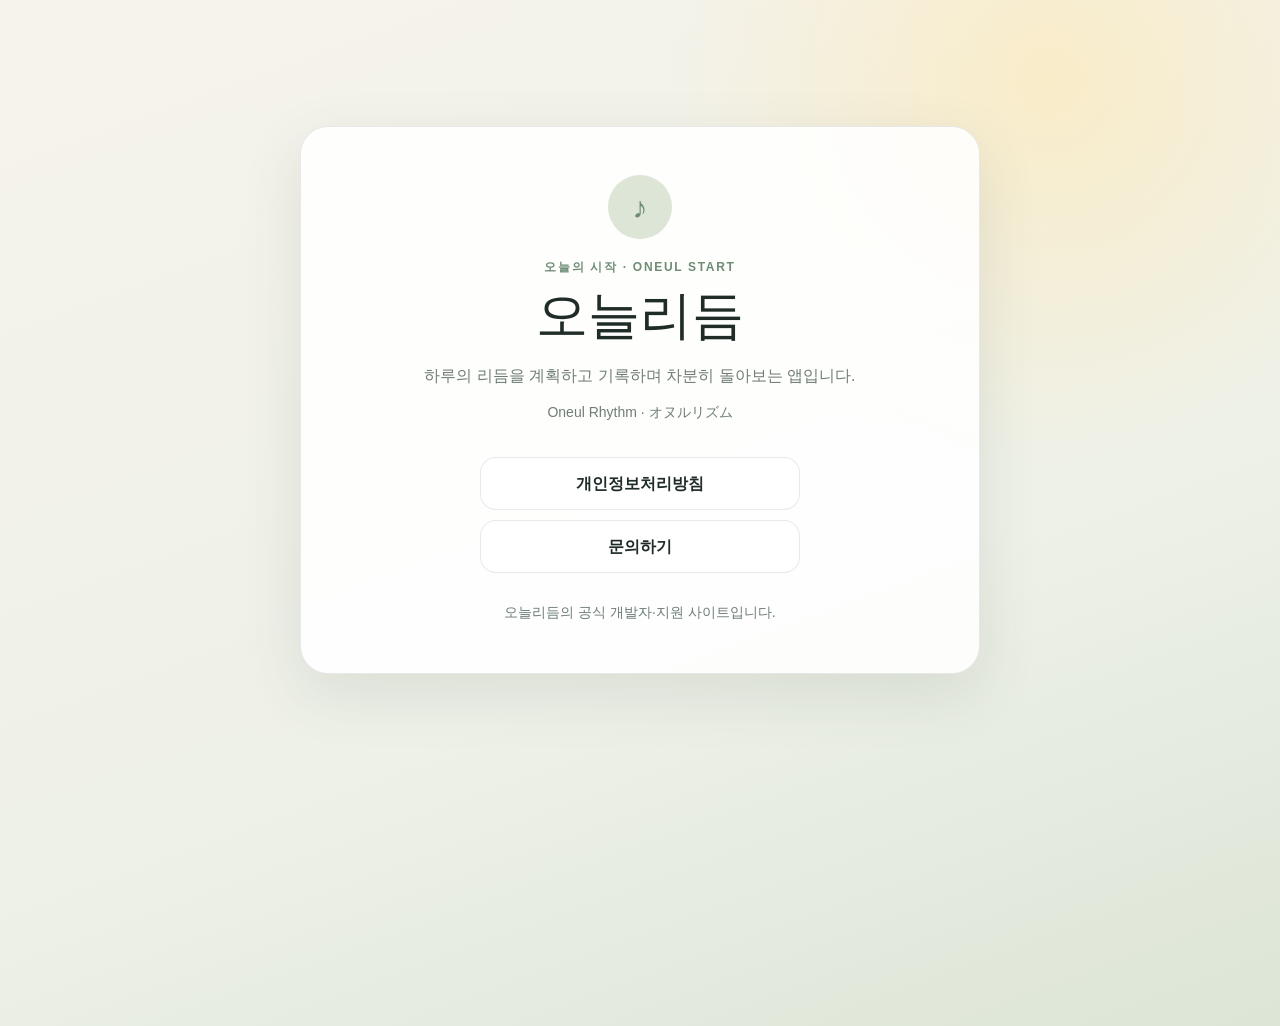
==== index.html @ 00954f63 "feat: 오늘리듬 개발자 사이트 공개" ====
<!doctype html>
<html lang="ko">
  <head>
    <meta charset="utf-8" />
    <meta name="viewport" content="width=device-width, initial-scale=1" />
    <meta name="theme-color" content="#f6f3ec" />
    <meta
      name="description"
      content="하루의 리듬을 계획하고 기록하는 오늘리듬의 공식 개발자 사이트입니다."
    />
    <title>오늘의 시작 | 오늘리듬</title>
    <link rel="stylesheet" href="./privacy/styles.css" />
  </head>
  <body>
    <main class="language-card developer-card">
      <div class="brand-mark" aria-hidden="true">♪</div>
      <p class="eyebrow">오늘의 시작 · ONEUL START</p>
      <h1>오늘리듬</h1>
      <p class="lead">하루의 리듬을 계획하고 기록하며 차분히 돌아보는 앱입니다.</p>
      <p class="product-names" lang="en">Oneul Rhythm · <span lang="ja">オヌルリズム</span></p>
      <nav class="language-list" aria-label="오늘리듬 지원 링크">
        <a href="./privacy/">개인정보처리방침</a>
        <a href="mailto:oneulrhythm@gmail.com">문의하기</a>
      </nav>
      <p class="site-note">오늘리듬의 공식 개발자·지원 사이트입니다.</p>
    </main>
  </body>
</html>
---- privacy/styles.css ----
:root {
  color-scheme: light;
  --cream: #f6f3ec;
  --paper: rgba(255, 255, 255, 0.88);
  --ink: #1f2c27;
  --muted: #6f7d76;
  --sage: #6e8c74;
  --mist: #dce5d6;
  --line: rgba(31, 44, 39, 0.1);
  font-family: -apple-system, BlinkMacSystemFont, "Segoe UI", sans-serif;
}

* { box-sizing: border-box; }

body {
  margin: 0;
  min-height: 100vh;
  color: var(--ink);
  background:
    radial-gradient(circle at 82% 8%, rgba(255, 231, 173, 0.55), transparent 24rem),
    linear-gradient(160deg, var(--cream) 0%, #eef1e8 60%, #dce5d6 100%);
  line-height: 1.7;
}

a { color: #486657; }
a:hover { color: #2f4c3d; }

.page,
.language-card {
  width: min(760px, calc(100% - 32px));
  margin: 0 auto;
}

.page { padding: 56px 0 80px; }

.language-card {
  margin-top: clamp(56px, 14vh, 140px);
  padding: 48px 28px;
  text-align: center;
  background: var(--paper);
  border: 1px solid var(--line);
  border-radius: 28px;
  box-shadow: 0 20px 60px rgba(65, 83, 73, 0.12);
}

.brand-mark {
  display: grid;
  place-items: center;
  width: 64px;
  height: 64px;
  margin: 0 auto 18px;
  color: var(--sage);
  background: var(--mist);
  border-radius: 50%;
  font-size: 30px;
}

.eyebrow {
  margin: 0 0 8px;
  color: var(--sage);
  font-size: 12px;
  font-weight: 700;
  letter-spacing: 0.14em;
}

h1 {
  margin: 0;
  font-family: Georgia, "Times New Roman", serif;
  font-size: clamp(34px, 7vw, 52px);
  line-height: 1.2;
  font-weight: 500;
}

.lead { margin: 14px 0 0; color: var(--muted); }

.developer-card { max-width: 680px; }

.product-names,
.site-note {
  margin: 12px 0 0;
  color: var(--muted);
  font-size: 14px;
}

.site-note { margin-top: 28px; }

.language-list {
  display: grid;
  gap: 10px;
  max-width: 320px;
  margin: 32px auto 0;
}

.language-list a {
  padding: 12px 18px;
  color: var(--ink);
  background: #fff;
  border: 1px solid var(--line);
  border-radius: 16px;
  text-decoration: none;
  font-weight: 600;
}

.language-nav {
  display: flex;
  flex-wrap: wrap;
  gap: 8px 14px;
  margin-bottom: 32px;
  font-size: 14px;
}

.language-nav a[aria-current="page"] {
  color: var(--ink);
  font-weight: 700;
  text-decoration: none;
}

.policy-header,
.policy-section,
.policy-footer {
  padding: 28px;
  background: var(--paper);
  border: 1px solid var(--line);
}

.policy-header {
  border-radius: 28px 28px 12px 12px;
  box-shadow: 0 18px 50px rgba(65, 83, 73, 0.1);
}

.policy-header .meta { margin: 14px 0 0; color: var(--muted); font-size: 14px; }

.policy-section { margin-top: 12px; border-radius: 12px; }

.policy-section h2 {
  margin: 0 0 12px;
  font-size: 21px;
  line-height: 1.35;
}

.policy-section p { margin: 10px 0; }
.policy-section ul { margin: 10px 0; padding-left: 22px; }
.policy-section li + li { margin-top: 7px; }

.policy-footer {
  margin-top: 12px;
  border-radius: 12px 12px 28px 28px;
  color: var(--muted);
  font-size: 14px;
}

@media (max-width: 520px) {
  .page { padding: 28px 0 48px; }
  .language-card { padding: 38px 20px; }
  .policy-header, .policy-section, .policy-footer { padding: 22px 20px; }
}
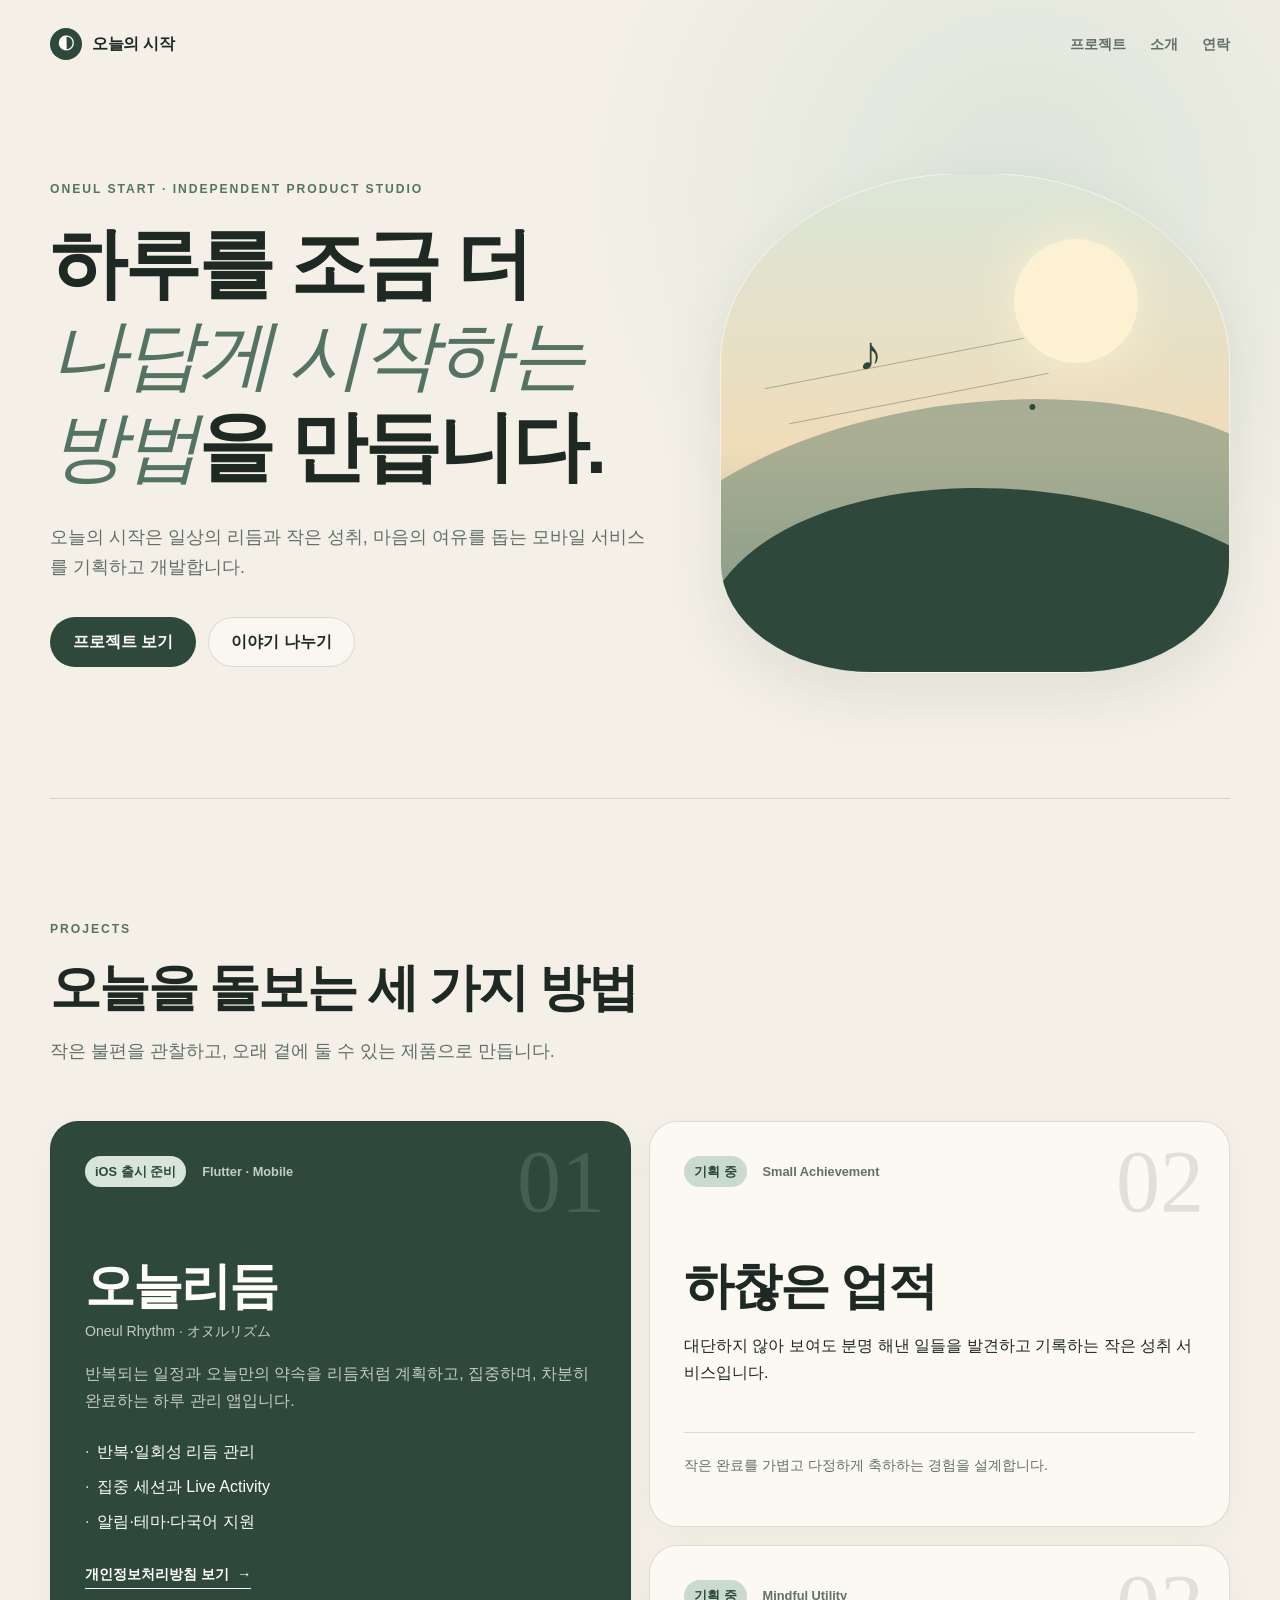
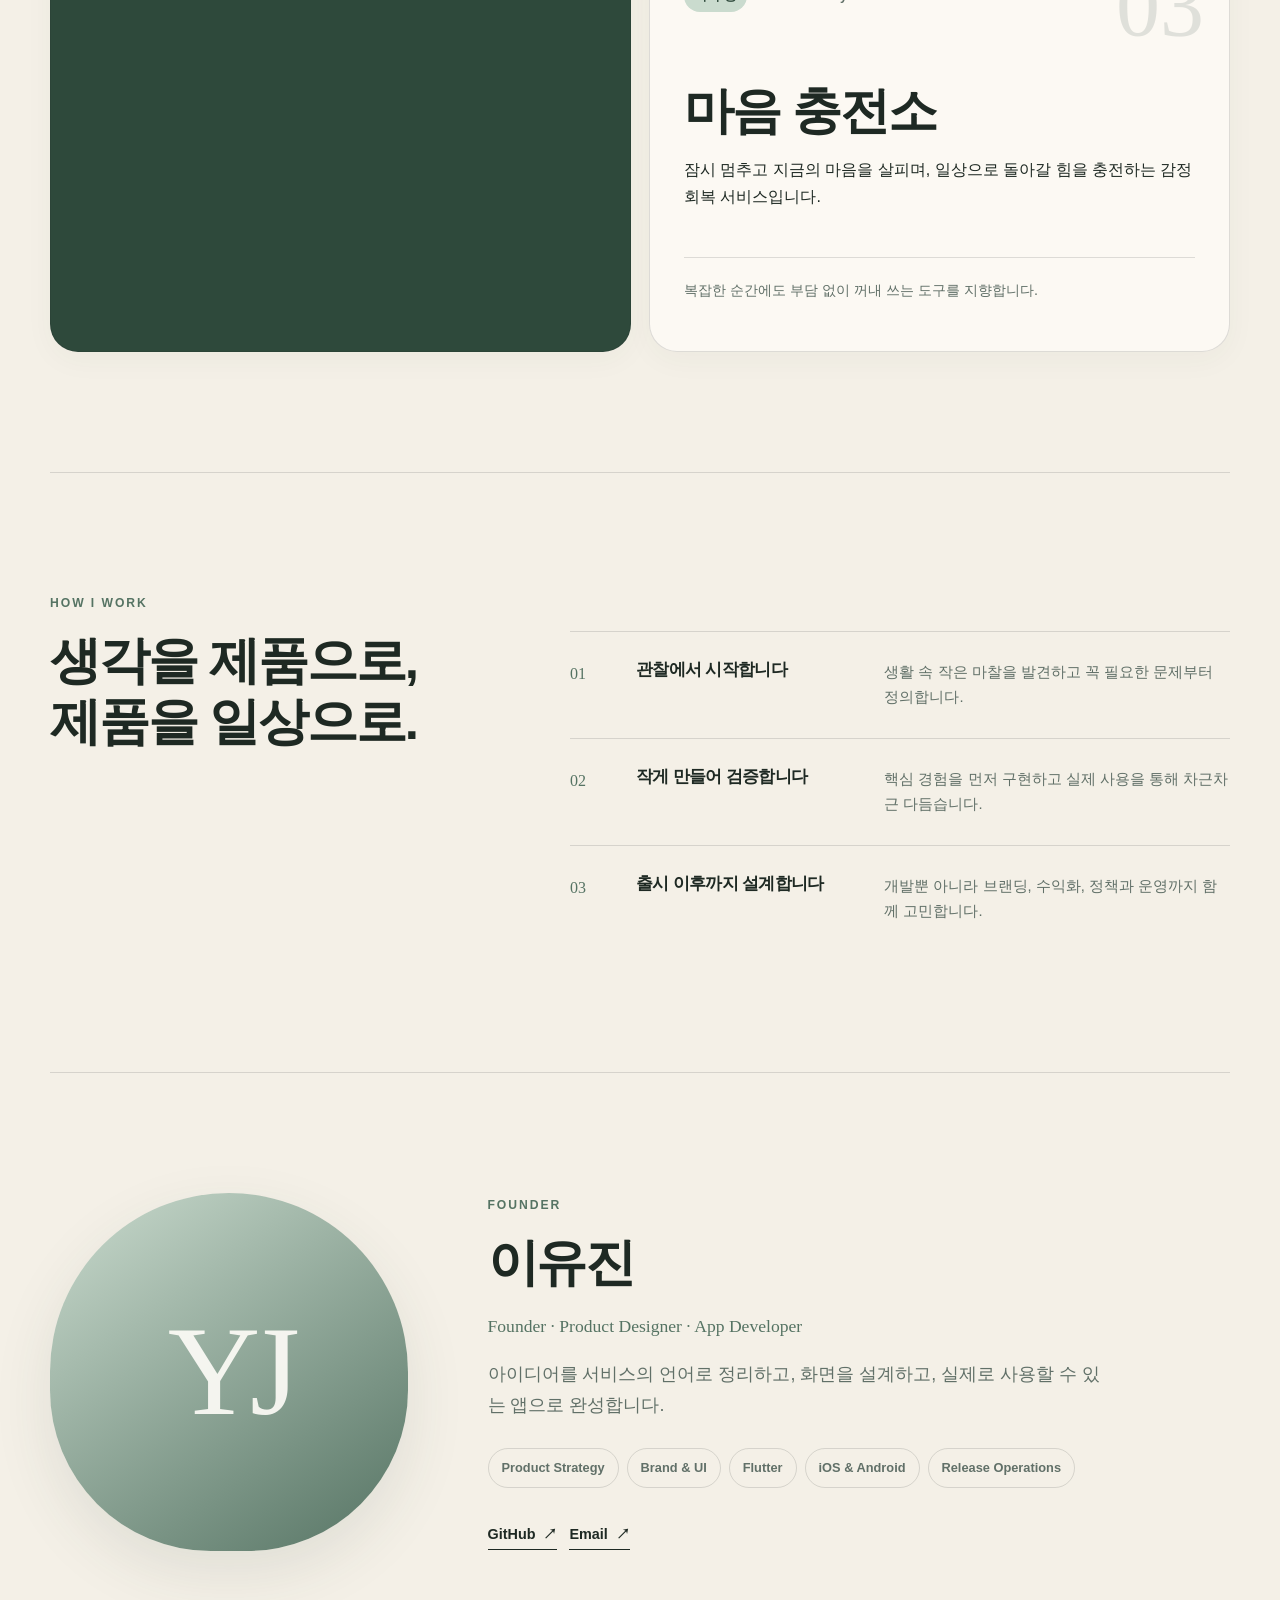
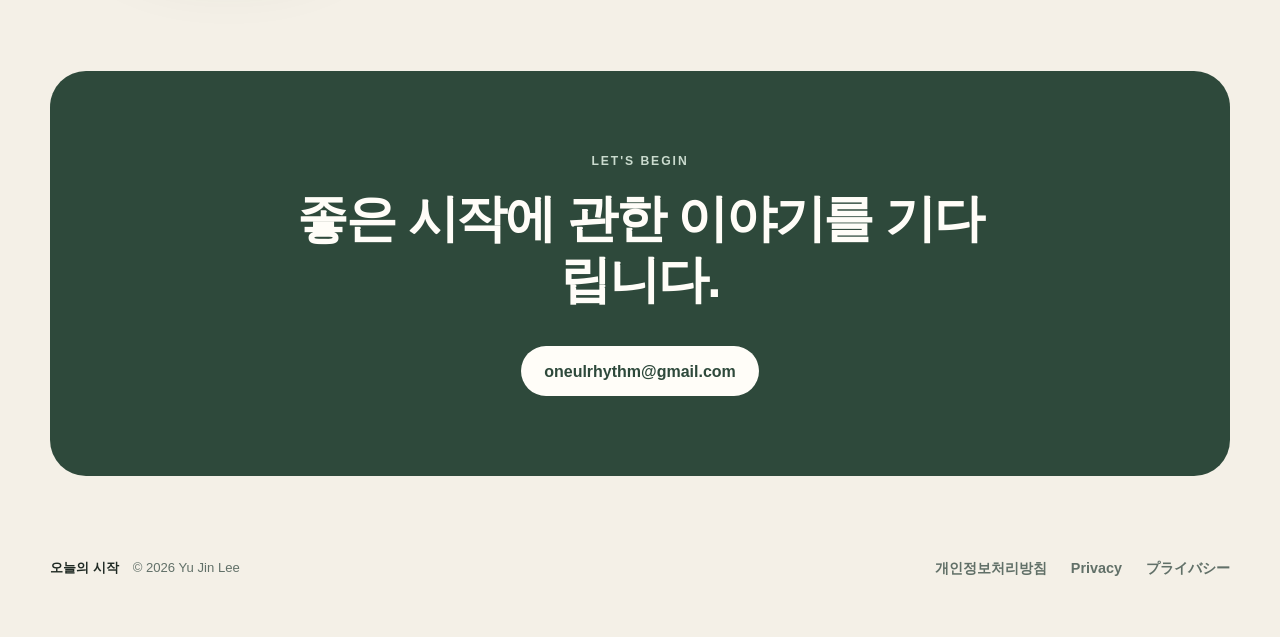
==== commit e80eb856: "feat: expand developer site into portfolio" ====
--- a/index.html
+++ b/index.html
@@ -3,26 +3,201 @@
   <head>
     <meta charset="utf-8" />
     <meta name="viewport" content="width=device-width, initial-scale=1" />
-    <meta name="theme-color" content="#f6f3ec" />
+    <meta name="theme-color" content="#f4f0e7" />
     <meta
       name="description"
-      content="하루의 리듬을 계획하고 기록하는 오늘리듬의 공식 개발자 사이트입니다."
+      content="오늘의 시작은 일상의 리듬과 작은 성취, 마음의 여유를 돕는 모바일 서비스를 기획하고 개발합니다."
     />
-    <title>오늘의 시작 | 오늘리듬</title>
-    <link rel="stylesheet" href="./privacy/styles.css" />
+    <meta property="og:title" content="오늘의 시작 | 이유진 포트폴리오" />
+    <meta
+      property="og:description"
+      content="하루를 조금 더 나답게 시작하는 방법을 만듭니다."
+    />
+    <meta property="og:type" content="website" />
+    <meta property="og:url" content="https://kodog102.github.io/" />
+    <title>오늘의 시작 | 이유진 포트폴리오</title>
+    <link rel="stylesheet" href="./styles.css" />
   </head>
   <body>
-    <main class="language-card developer-card">
-      <div class="brand-mark" aria-hidden="true">♪</div>
-      <p class="eyebrow">오늘의 시작 · ONEUL START</p>
-      <h1>오늘리듬</h1>
-      <p class="lead">하루의 리듬을 계획하고 기록하며 차분히 돌아보는 앱입니다.</p>
-      <p class="product-names" lang="en">Oneul Rhythm · <span lang="ja">オヌルリズム</span></p>
-      <nav class="language-list" aria-label="오늘리듬 지원 링크">
+    <a class="skip-link" href="#main">본문으로 바로가기</a>
+
+    <header class="site-header">
+      <a class="wordmark" href="#top" aria-label="오늘의 시작 홈">
+        <span class="wordmark-symbol" aria-hidden="true">◐</span>
+        <span>오늘의 시작</span>
+      </a>
+      <nav aria-label="주요 메뉴">
+        <a href="#projects">프로젝트</a>
+        <a href="#about">소개</a>
+        <a href="mailto:oneulrhythm@gmail.com">연락</a>
+      </nav>
+    </header>
+
+    <main id="main">
+      <section class="hero" id="top" aria-labelledby="hero-title">
+        <div class="hero-copy">
+          <p class="eyebrow">ONEUL START · INDEPENDENT PRODUCT STUDIO</p>
+          <h1 id="hero-title">
+            하루를 조금 더<br />
+            <em>나답게 시작하는 방법</em>을 만듭니다.
+          </h1>
+          <p class="hero-lead">
+            오늘의 시작은 일상의 리듬과 작은 성취, 마음의 여유를 돕는
+            모바일 서비스를 기획하고 개발합니다.
+          </p>
+          <div class="hero-actions">
+            <a class="button button-primary" href="#projects">프로젝트 보기</a>
+            <a class="button button-secondary" href="mailto:oneulrhythm@gmail.com"
+              >이야기 나누기</a
+            >
+          </div>
+        </div>
+        <div class="hero-visual" aria-hidden="true">
+          <div class="sun"></div>
+          <div class="landscape landscape-back"></div>
+          <div class="landscape landscape-front"></div>
+          <div class="rhythm-line rhythm-line-one"></div>
+          <div class="rhythm-line rhythm-line-two"></div>
+          <span class="note note-one">♪</span>
+          <span class="note note-two">·</span>
+        </div>
+      </section>
+
+      <section class="section projects" id="projects" aria-labelledby="projects-title">
+        <div class="section-heading">
+          <p class="eyebrow">PROJECTS</p>
+          <h2 id="projects-title">오늘을 돌보는 세 가지 방법</h2>
+          <p>작은 불편을 관찰하고, 오래 곁에 둘 수 있는 제품으로 만듭니다.</p>
+        </div>
+
+        <div class="project-grid">
+          <article class="project-card project-featured">
+            <div class="project-number" aria-hidden="true">01</div>
+            <div class="project-content">
+              <div class="project-meta">
+                <span class="status status-active">iOS 출시 준비</span>
+                <span>Flutter · Mobile</span>
+              </div>
+              <h3>오늘리듬</h3>
+              <p class="project-name" lang="en">
+                Oneul Rhythm · <span lang="ja">オヌルリズム</span>
+              </p>
+              <p>
+                반복되는 일정과 오늘만의 약속을 리듬처럼 계획하고, 집중하며,
+                차분히 완료하는 하루 관리 앱입니다.
+              </p>
+              <ul class="project-details" aria-label="오늘리듬 주요 특징">
+                <li>반복·일회성 리듬 관리</li>
+                <li>집중 세션과 Live Activity</li>
+                <li>알림·테마·다국어 지원</li>
+              </ul>
+              <a class="text-link" href="./privacy/">개인정보처리방침 보기 <span>→</span></a>
+            </div>
+          </article>
+
+          <article class="project-card">
+            <div class="project-number" aria-hidden="true">02</div>
+            <div class="project-content">
+              <div class="project-meta">
+                <span class="status">기획 중</span>
+                <span>Small Achievement</span>
+              </div>
+              <h3>하찮은 업적</h3>
+              <p>
+                대단하지 않아 보여도 분명 해낸 일들을 발견하고 기록하는 작은
+                성취 서비스입니다.
+              </p>
+              <p class="project-note">작은 완료를 가볍고 다정하게 축하하는 경험을 설계합니다.</p>
+            </div>
+          </article>
+
+          <article class="project-card">
+            <div class="project-number" aria-hidden="true">03</div>
+            <div class="project-content">
+              <div class="project-meta">
+                <span class="status">기획 중</span>
+                <span>Mindful Utility</span>
+              </div>
+              <h3>마음 충전소</h3>
+              <p>
+                잠시 멈추고 지금의 마음을 살피며, 일상으로 돌아갈 힘을 충전하는
+                감정 회복 서비스입니다.
+              </p>
+              <p class="project-note">복잡한 순간에도 부담 없이 꺼내 쓰는 도구를 지향합니다.</p>
+            </div>
+          </article>
+        </div>
+      </section>
+
+      <section class="section philosophy" aria-labelledby="philosophy-title">
+        <p class="eyebrow">HOW I WORK</p>
+        <div class="philosophy-layout">
+          <h2 id="philosophy-title">생각을 제품으로,<br />제품을 일상으로.</h2>
+          <div class="principle-grid">
+            <article>
+              <span>01</span>
+              <h3>관찰에서 시작합니다</h3>
+              <p>생활 속 작은 마찰을 발견하고 꼭 필요한 문제부터 정의합니다.</p>
+            </article>
+            <article>
+              <span>02</span>
+              <h3>작게 만들어 검증합니다</h3>
+              <p>핵심 경험을 먼저 구현하고 실제 사용을 통해 차근차근 다듬습니다.</p>
+            </article>
+            <article>
+              <span>03</span>
+              <h3>출시 이후까지 설계합니다</h3>
+              <p>개발뿐 아니라 브랜딩, 수익화, 정책과 운영까지 함께 고민합니다.</p>
+            </article>
+          </div>
+        </div>
+      </section>
+
+      <section class="section about" id="about" aria-labelledby="about-title">
+        <div class="portrait-mark" aria-hidden="true">
+          <span>YJ</span>
+        </div>
+        <div class="about-copy">
+          <p class="eyebrow">FOUNDER</p>
+          <h2 id="about-title">이유진</h2>
+          <p class="role">Founder · Product Designer · App Developer</p>
+          <p class="about-lead">
+            아이디어를 서비스의 언어로 정리하고, 화면을 설계하고, 실제로 사용할
+            수 있는 앱으로 완성합니다.
+          </p>
+          <div class="skill-list" aria-label="주요 역량">
+            <span>Product Strategy</span>
+            <span>Brand &amp; UI</span>
+            <span>Flutter</span>
+            <span>iOS &amp; Android</span>
+            <span>Release Operations</span>
+          </div>
+          <div class="profile-links">
+            <a class="text-link" href="https://github.com/kodog102">GitHub <span>↗</span></a>
+            <a class="text-link" href="mailto:oneulrhythm@gmail.com">Email <span>↗</span></a>
+          </div>
+        </div>
+      </section>
+
+      <section class="contact" aria-labelledby="contact-title">
+        <p class="eyebrow">LET'S BEGIN</p>
+        <h2 id="contact-title">좋은 시작에 관한 이야기를 기다립니다.</h2>
+        <a class="button button-light" href="mailto:oneulrhythm@gmail.com"
+          >oneulrhythm@gmail.com</a
+        >
+      </section>
+    </main>
+
+    <footer>
+      <div>
+        <strong>오늘의 시작</strong>
+        <span>© 2026 Yu Jin Lee</span>
+      </div>
+      <nav aria-label="하단 메뉴">
         <a href="./privacy/">개인정보처리방침</a>
-        <a href="mailto:oneulrhythm@gmail.com">문의하기</a>
+        <a href="./privacy/en/" lang="en">Privacy</a>
+        <a href="./privacy/ja/" lang="ja">プライバシー</a>
       </nav>
-      <p class="site-note">오늘리듬의 공식 개발자·지원 사이트입니다.</p>
-    </main>
+    </footer>
   </body>
 </html>
--- a/styles.css
+++ b/styles.css
@@ -0,0 +1,674 @@
+:root {
+  color-scheme: light dark;
+  --paper: #f4f0e7;
+  --paper-deep: #e8e0d2;
+  --ink: #1e2923;
+  --ink-muted: #617068;
+  --green: #557363;
+  --green-deep: #2e493b;
+  --green-soft: #cadbce;
+  --line: rgba(30, 41, 35, 0.14);
+  --card: rgba(255, 253, 248, 0.72);
+  --white: #fffdf8;
+  --radius: 28px;
+  --shadow: 0 22px 60px rgba(46, 73, 59, 0.1);
+  font-family: Pretendard, "Apple SD Gothic Neo", "Noto Sans KR", sans-serif;
+  background: var(--paper);
+  color: var(--ink);
+}
+
+* {
+  box-sizing: border-box;
+}
+
+html {
+  scroll-behavior: smooth;
+}
+
+body {
+  margin: 0;
+  background:
+    radial-gradient(circle at 80% 5%, rgba(202, 219, 206, 0.55), transparent 28rem),
+    var(--paper);
+  color: var(--ink);
+  line-height: 1.7;
+}
+
+a {
+  color: inherit;
+  text-decoration: none;
+}
+
+.skip-link {
+  position: fixed;
+  z-index: 100;
+  top: 12px;
+  left: 12px;
+  padding: 10px 14px;
+  border-radius: 12px;
+  background: var(--ink);
+  color: var(--white);
+  transform: translateY(-150%);
+}
+
+.skip-link:focus {
+  transform: translateY(0);
+}
+
+.site-header {
+  width: min(1180px, calc(100% - 40px));
+  margin: 0 auto;
+  padding: 28px 0;
+  display: flex;
+  align-items: center;
+  justify-content: space-between;
+}
+
+.wordmark {
+  display: inline-flex;
+  gap: 10px;
+  align-items: center;
+  font-weight: 700;
+  letter-spacing: -0.02em;
+}
+
+.wordmark-symbol {
+  display: grid;
+  width: 32px;
+  height: 32px;
+  place-items: center;
+  border-radius: 50%;
+  background: var(--green-deep);
+  color: var(--white);
+}
+
+.site-header nav,
+footer nav {
+  display: flex;
+  gap: 24px;
+  color: var(--ink-muted);
+  font-size: 0.9rem;
+  font-weight: 600;
+}
+
+.site-header nav a:hover,
+footer nav a:hover {
+  color: var(--ink);
+}
+
+main,
+footer {
+  width: min(1180px, calc(100% - 40px));
+  margin-inline: auto;
+}
+
+.hero {
+  min-height: 710px;
+  display: grid;
+  grid-template-columns: 1.08fr 0.92fr;
+  align-items: center;
+  gap: 72px;
+  padding: 70px 0 110px;
+}
+
+.eyebrow {
+  margin: 0 0 18px;
+  color: var(--green);
+  font-size: 0.76rem;
+  font-weight: 800;
+  letter-spacing: 0.16em;
+}
+
+h1,
+h2,
+h3,
+p {
+  text-wrap: pretty;
+}
+
+h1,
+h2,
+h3 {
+  margin-top: 0;
+  line-height: 1.18;
+  letter-spacing: -0.04em;
+}
+
+h1 {
+  margin-bottom: 28px;
+  font-size: clamp(3rem, 6vw, 5.2rem);
+  font-weight: 650;
+}
+
+h1 em {
+  color: var(--green);
+  font-family: Georgia, "Times New Roman", serif;
+  font-weight: 500;
+}
+
+h2 {
+  margin-bottom: 18px;
+  font-size: clamp(2.2rem, 4vw, 3.5rem);
+}
+
+h3 {
+  margin-bottom: 12px;
+  font-size: 1.5rem;
+}
+
+.hero-lead,
+.section-heading > p:last-child,
+.about-lead {
+  max-width: 620px;
+  color: var(--ink-muted);
+  font-size: 1.12rem;
+}
+
+.hero-actions,
+.profile-links {
+  display: flex;
+  flex-wrap: wrap;
+  gap: 12px;
+  margin-top: 34px;
+}
+
+.button {
+  display: inline-flex;
+  min-height: 50px;
+  align-items: center;
+  justify-content: center;
+  padding: 0 22px;
+  border: 1px solid transparent;
+  border-radius: 999px;
+  font-weight: 700;
+  transition: transform 160ms ease, background 160ms ease;
+}
+
+.button:hover {
+  transform: translateY(-2px);
+}
+
+.button-primary {
+  background: var(--green-deep);
+  color: var(--white);
+}
+
+.button-secondary {
+  border-color: var(--line);
+  background: rgba(255, 253, 248, 0.54);
+}
+
+.hero-visual {
+  position: relative;
+  min-height: 500px;
+  overflow: hidden;
+  border: 1px solid rgba(255, 255, 255, 0.55);
+  border-radius: 48% 48% 30% 30% / 38% 38% 22% 22%;
+  background: linear-gradient(180deg, #dbe6d9 0%, #efdcb9 55%, #9bb4a3 100%);
+  box-shadow: var(--shadow);
+}
+
+.sun {
+  position: absolute;
+  top: 13%;
+  right: 18%;
+  width: 124px;
+  height: 124px;
+  border-radius: 50%;
+  background: rgba(255, 244, 212, 0.9);
+  box-shadow: 0 0 55px rgba(255, 244, 212, 0.8);
+}
+
+.landscape {
+  position: absolute;
+  right: -20%;
+  bottom: -28%;
+  left: -20%;
+  height: 72%;
+  border-radius: 50% 50% 0 0;
+  transform: rotate(-7deg);
+}
+
+.landscape-back {
+  bottom: -18%;
+  background: rgba(85, 115, 99, 0.45);
+}
+
+.landscape-front {
+  right: -30%;
+  bottom: -42%;
+  left: -5%;
+  height: 78%;
+  background: var(--green-deep);
+  transform: rotate(9deg);
+}
+
+.rhythm-line {
+  position: absolute;
+  width: 52%;
+  height: 1px;
+  background: rgba(46, 73, 59, 0.35);
+  transform: rotate(-11deg);
+}
+
+.rhythm-line-one {
+  top: 38%;
+  left: 8%;
+}
+
+.rhythm-line-two {
+  top: 45%;
+  left: 13%;
+}
+
+.note {
+  position: absolute;
+  color: var(--green-deep);
+  font-family: Georgia, serif;
+}
+
+.note-one {
+  top: 28%;
+  left: 27%;
+  font-size: 3rem;
+}
+
+.note-two {
+  top: 38%;
+  left: 60%;
+  font-size: 3.2rem;
+}
+
+.section {
+  padding: 120px 0;
+  border-top: 1px solid var(--line);
+}
+
+.section-heading {
+  margin-bottom: 54px;
+}
+
+.project-grid {
+  display: grid;
+  grid-template-columns: 1fr 1fr;
+  gap: 18px;
+}
+
+.project-card {
+  position: relative;
+  min-height: 380px;
+  overflow: hidden;
+  padding: 34px;
+  border: 1px solid var(--line);
+  border-radius: var(--radius);
+  background: var(--card);
+  box-shadow: 0 8px 30px rgba(46, 73, 59, 0.04);
+}
+
+.project-featured {
+  min-height: 490px;
+  grid-row: span 2;
+  background: var(--green-deep);
+  color: var(--white);
+}
+
+.project-number {
+  position: absolute;
+  top: 16px;
+  right: 25px;
+  color: rgba(97, 112, 104, 0.18);
+  font-family: Georgia, serif;
+  font-size: 5.5rem;
+  line-height: 1;
+}
+
+.project-featured .project-number {
+  color: rgba(255, 255, 255, 0.12);
+}
+
+.project-content {
+  position: relative;
+  z-index: 1;
+}
+
+.project-meta {
+  display: flex;
+  flex-wrap: wrap;
+  gap: 10px 16px;
+  align-items: center;
+  margin-bottom: 70px;
+  color: var(--ink-muted);
+  font-size: 0.8rem;
+  font-weight: 650;
+}
+
+.project-featured .project-meta,
+.project-featured .project-name,
+.project-featured p {
+  color: rgba(255, 253, 248, 0.72);
+}
+
+.status {
+  padding: 5px 10px;
+  border-radius: 999px;
+  background: var(--green-soft);
+  color: var(--green-deep);
+}
+
+.status-active {
+  background: #d7e6d9;
+}
+
+.project-card h3 {
+  margin-bottom: 4px;
+  font-size: clamp(2rem, 4vw, 3.1rem);
+}
+
+.project-name {
+  margin-top: 0;
+  color: var(--ink-muted);
+  font-size: 0.88rem;
+}
+
+.project-details {
+  display: grid;
+  gap: 8px;
+  padding: 0;
+  margin: 24px 0;
+  list-style: none;
+}
+
+.project-details li::before {
+  content: "·";
+  margin-right: 8px;
+  color: var(--green-soft);
+}
+
+.project-note {
+  margin-top: 46px;
+  padding-top: 20px;
+  border-top: 1px solid var(--line);
+  color: var(--ink-muted);
+  font-size: 0.9rem;
+}
+
+.text-link {
+  display: inline-flex;
+  gap: 8px;
+  align-items: center;
+  padding-bottom: 2px;
+  border-bottom: 1px solid currentColor;
+  font-size: 0.9rem;
+  font-weight: 750;
+}
+
+.philosophy-layout {
+  display: grid;
+  grid-template-columns: 0.8fr 1.2fr;
+  gap: 80px;
+}
+
+.principle-grid {
+  display: grid;
+  gap: 0;
+}
+
+.principle-grid article {
+  display: grid;
+  grid-template-columns: 48px 0.8fr 1.2fr;
+  gap: 18px;
+  padding: 28px 0;
+  border-top: 1px solid var(--line);
+}
+
+.principle-grid span {
+  color: var(--green);
+  font-family: Georgia, serif;
+}
+
+.principle-grid h3,
+.principle-grid p {
+  margin: 0;
+}
+
+.principle-grid h3 {
+  font-size: 1.05rem;
+}
+
+.principle-grid p {
+  color: var(--ink-muted);
+  font-size: 0.92rem;
+}
+
+.about {
+  display: grid;
+  grid-template-columns: 0.65fr 1.35fr;
+  gap: 80px;
+  align-items: center;
+}
+
+.portrait-mark {
+  aspect-ratio: 1;
+  display: grid;
+  place-items: center;
+  border-radius: 50% 50% 45% 45%;
+  background: linear-gradient(145deg, var(--green-soft), var(--green));
+  box-shadow: var(--shadow);
+}
+
+.portrait-mark span {
+  color: rgba(255, 253, 248, 0.9);
+  font-family: Georgia, serif;
+  font-size: clamp(4rem, 10vw, 8rem);
+  letter-spacing: -0.08em;
+}
+
+.role {
+  color: var(--green);
+  font-family: Georgia, serif;
+  font-size: 1.1rem;
+}
+
+.skill-list {
+  display: flex;
+  flex-wrap: wrap;
+  gap: 8px;
+  margin-top: 28px;
+}
+
+.skill-list span {
+  padding: 8px 13px;
+  border: 1px solid var(--line);
+  border-radius: 999px;
+  color: var(--ink-muted);
+  font-size: 0.8rem;
+  font-weight: 650;
+}
+
+.contact {
+  margin-bottom: 40px;
+  padding: 80px;
+  border-radius: 36px;
+  background: var(--green-deep);
+  color: var(--white);
+  text-align: center;
+}
+
+.contact .eyebrow {
+  color: var(--green-soft);
+}
+
+.contact h2 {
+  max-width: 720px;
+  margin-inline: auto;
+}
+
+.button-light {
+  margin-top: 18px;
+  background: var(--white);
+  color: var(--green-deep);
+}
+
+footer {
+  display: flex;
+  align-items: center;
+  justify-content: space-between;
+  padding: 40px 0 56px;
+  color: var(--ink-muted);
+  font-size: 0.82rem;
+}
+
+footer > div {
+  display: flex;
+  gap: 14px;
+}
+
+footer strong {
+  color: var(--ink);
+}
+
+@media (max-width: 820px) {
+  .site-header nav a:not(:last-child) {
+    display: none;
+  }
+
+  .hero {
+    min-height: auto;
+    grid-template-columns: 1fr;
+    gap: 50px;
+    padding: 60px 0 90px;
+  }
+
+  .hero-visual {
+    min-height: 420px;
+  }
+
+  .project-grid,
+  .philosophy-layout,
+  .about {
+    grid-template-columns: 1fr;
+  }
+
+  .project-featured {
+    grid-row: auto;
+  }
+
+  .principle-grid article {
+    grid-template-columns: 38px 1fr;
+  }
+
+  .principle-grid p {
+    grid-column: 2;
+  }
+
+  .portrait-mark {
+    width: min(72vw, 420px);
+  }
+
+  .contact {
+    padding: 60px 24px;
+  }
+}
+
+@media (max-width: 520px) {
+  .site-header,
+  main,
+  footer {
+    width: min(100% - 28px, 1180px);
+  }
+
+  .site-header {
+    padding-top: 20px;
+  }
+
+  h1 {
+    font-size: clamp(2.65rem, 13vw, 4rem);
+  }
+
+  .hero {
+    padding-top: 42px;
+  }
+
+  .hero-visual {
+    min-height: 330px;
+    border-radius: 44% 44% 24% 24% / 34% 34% 18% 18%;
+  }
+
+  .sun {
+    width: 88px;
+    height: 88px;
+  }
+
+  .section {
+    padding: 88px 0;
+  }
+
+  .project-card {
+    min-height: auto;
+    padding: 26px;
+  }
+
+  .project-meta {
+    margin-bottom: 52px;
+  }
+
+  .project-number {
+    font-size: 4.4rem;
+  }
+
+  .principle-grid article {
+    grid-template-columns: 34px 1fr;
+  }
+
+  footer,
+  footer > div {
+    align-items: flex-start;
+    flex-direction: column;
+  }
+
+  footer nav {
+    gap: 14px;
+    flex-wrap: wrap;
+  }
+}
+
+@media (prefers-reduced-motion: reduce) {
+  html {
+    scroll-behavior: auto;
+  }
+
+  .button {
+    transition: none;
+  }
+}
+
+@media (prefers-color-scheme: dark) {
+  :root {
+    --paper: #121914;
+    --paper-deep: #1d2821;
+    --ink: #edf2ec;
+    --ink-muted: #a7b3aa;
+    --green: #a9c9b4;
+    --green-deep: #263e32;
+    --green-soft: #b7d3bf;
+    --line: rgba(237, 242, 236, 0.14);
+    --card: rgba(31, 43, 36, 0.75);
+    --white: #f7faf6;
+    --shadow: 0 22px 60px rgba(0, 0, 0, 0.24);
+  }
+
+  body {
+    background:
+      radial-gradient(circle at 80% 5%, rgba(67, 97, 78, 0.45), transparent 28rem),
+      var(--paper);
+  }
+
+  .project-featured,
+  .contact {
+    background: #20372c;
+  }
+
+  .button-secondary {
+    background: rgba(255, 255, 255, 0.04);
+  }
+}
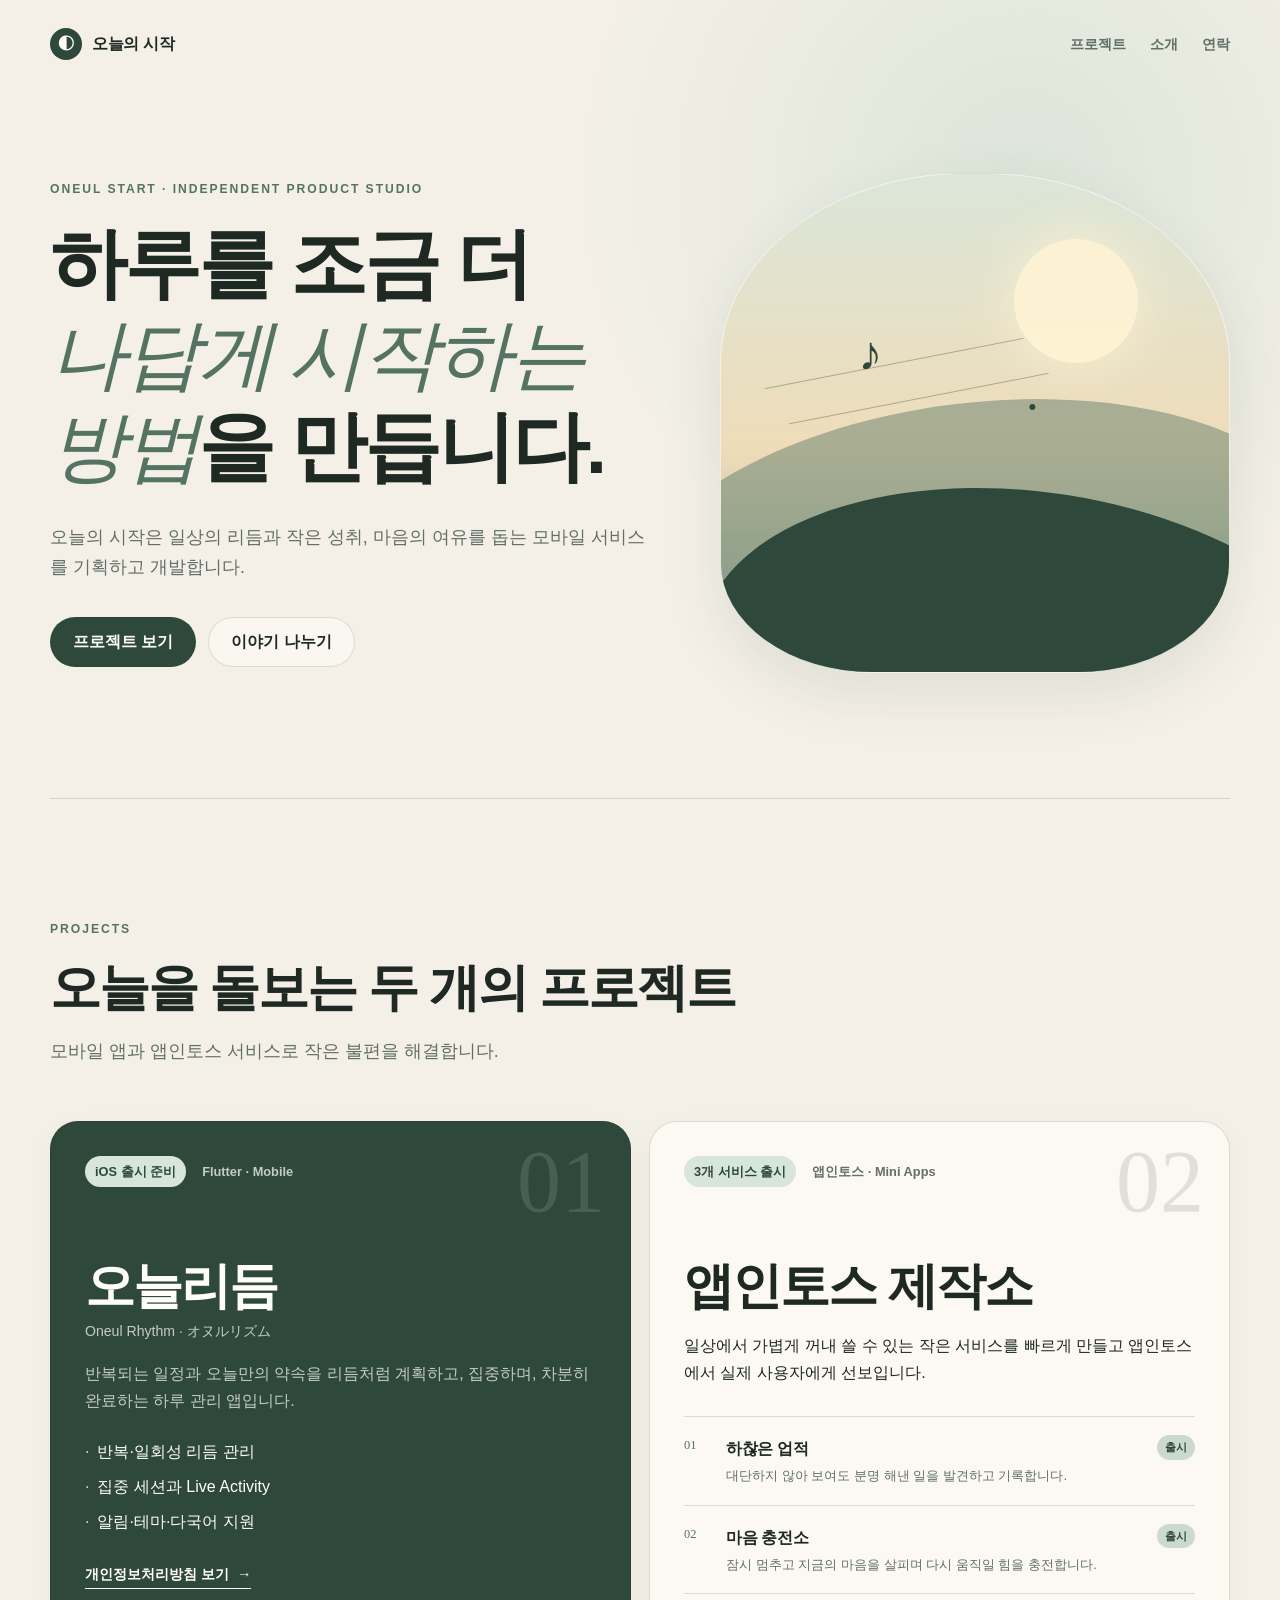
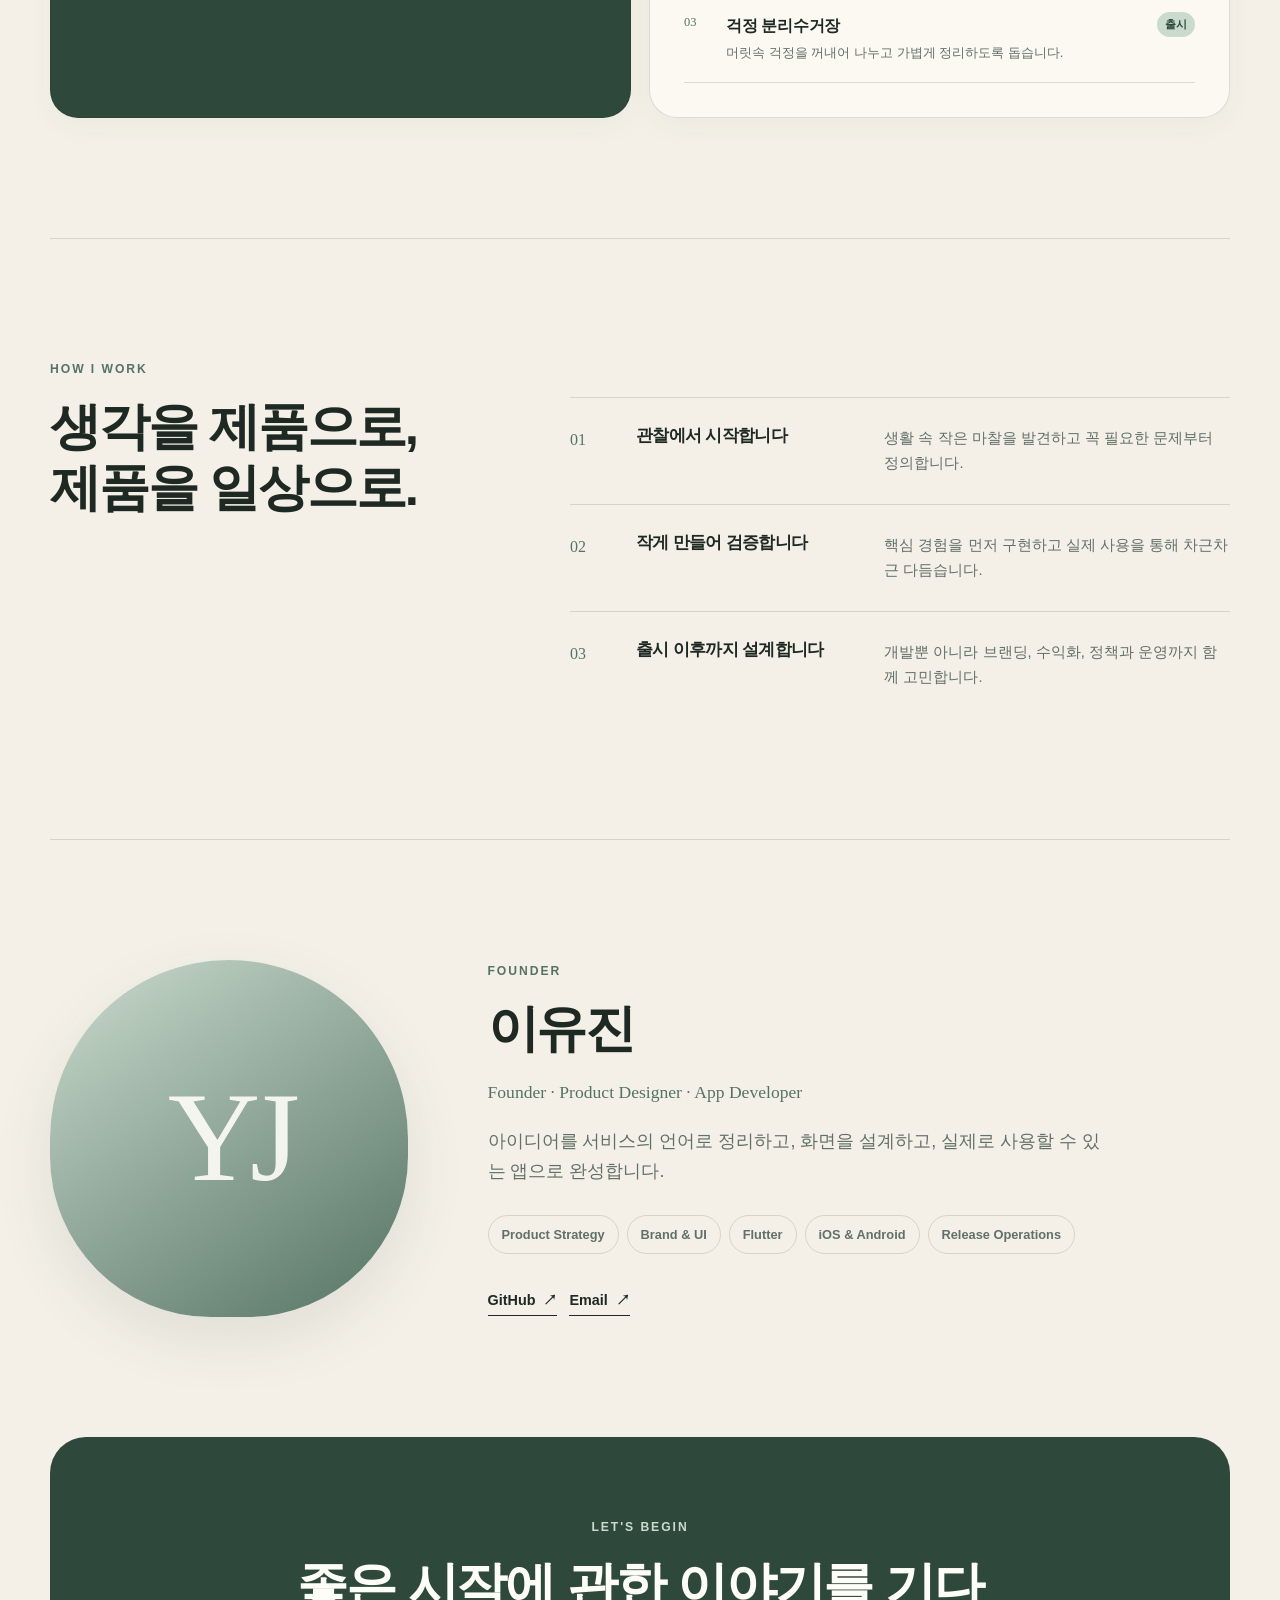
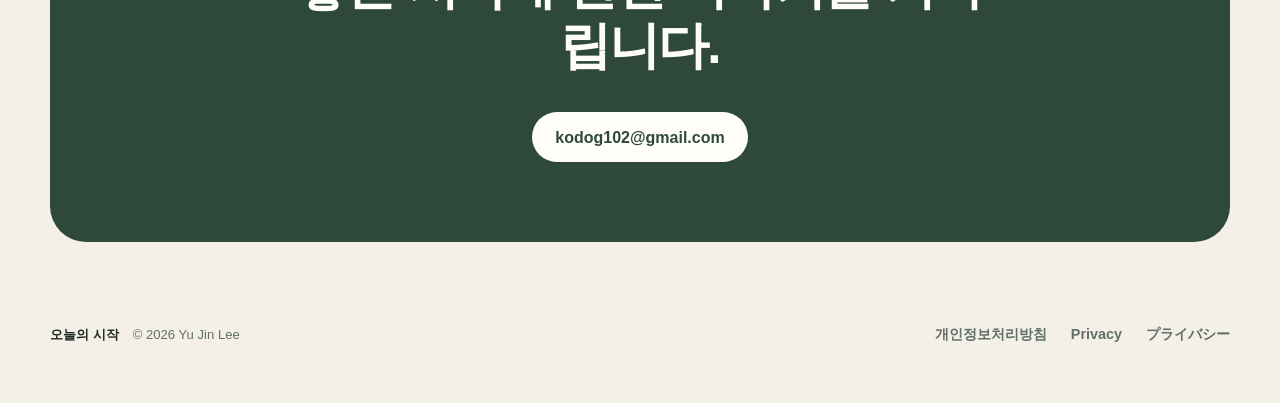
==== commit b12ef6ab: "feat: update launched services and contact email" ====
--- a/index.html
+++ b/index.html
@@ -6,12 +6,12 @@
     <meta name="theme-color" content="#f4f0e7" />
     <meta
       name="description"
-      content="오늘의 시작은 일상의 리듬과 작은 성취, 마음의 여유를 돕는 모바일 서비스를 기획하고 개발합니다."
+      content="오늘의 시작은 오늘리듬과 앱인토스 제작소를 통해 일상의 리듬, 작은 성취, 마음의 여유를 돕는 서비스를 만듭니다."
     />
     <meta property="og:title" content="오늘의 시작 | 이유진 포트폴리오" />
     <meta
       property="og:description"
-      content="하루를 조금 더 나답게 시작하는 방법을 만듭니다."
+      content="오늘리듬과 앱인토스에서 만나는 생활 밀착형 서비스를 만듭니다."
     />
     <meta property="og:type" content="website" />
     <meta property="og:url" content="https://kodog102.github.io/" />
@@ -29,7 +29,7 @@
       <nav aria-label="주요 메뉴">
         <a href="#projects">프로젝트</a>
         <a href="#about">소개</a>
-        <a href="mailto:oneulrhythm@gmail.com">연락</a>
+        <a href="mailto:kodog102@gmail.com">연락</a>
       </nav>
     </header>
 
@@ -47,7 +47,7 @@
           </p>
           <div class="hero-actions">
             <a class="button button-primary" href="#projects">프로젝트 보기</a>
-            <a class="button button-secondary" href="mailto:oneulrhythm@gmail.com"
+            <a class="button button-secondary" href="mailto:kodog102@gmail.com"
               >이야기 나누기</a
             >
           </div>
@@ -66,8 +66,8 @@
       <section class="section projects" id="projects" aria-labelledby="projects-title">
         <div class="section-heading">
           <p class="eyebrow">PROJECTS</p>
-          <h2 id="projects-title">오늘을 돌보는 세 가지 방법</h2>
-          <p>작은 불편을 관찰하고, 오래 곁에 둘 수 있는 제품으로 만듭니다.</p>
+          <h2 id="projects-title">오늘을 돌보는 두 개의 프로젝트</h2>
+          <p>모바일 앱과 앱인토스 서비스로 작은 불편을 해결합니다.</p>
         </div>
 
         <div class="project-grid">
@@ -95,35 +95,44 @@
             </div>
           </article>
 
-          <article class="project-card">
+          <article class="project-card project-studio">
             <div class="project-number" aria-hidden="true">02</div>
             <div class="project-content">
               <div class="project-meta">
-                <span class="status">기획 중</span>
-                <span>Small Achievement</span>
+                <span class="status status-active">3개 서비스 출시</span>
+                <span>앱인토스 · Mini Apps</span>
               </div>
-              <h3>하찮은 업적</h3>
+              <h3>앱인토스 제작소</h3>
               <p>
-                대단하지 않아 보여도 분명 해낸 일들을 발견하고 기록하는 작은
-                성취 서비스입니다.
+                일상에서 가볍게 꺼내 쓸 수 있는 작은 서비스를 빠르게 만들고
+                앱인토스에서 실제 사용자에게 선보입니다.
               </p>
-              <p class="project-note">작은 완료를 가볍고 다정하게 축하하는 경험을 설계합니다.</p>
-            </div>
-          </article>
-
-          <article class="project-card">
-            <div class="project-number" aria-hidden="true">03</div>
-            <div class="project-content">
-              <div class="project-meta">
-                <span class="status">기획 중</span>
-                <span>Mindful Utility</span>
+              <div class="service-list" aria-label="앱인토스 출시 서비스">
+                <article>
+                  <span class="service-index">01</span>
+                  <div>
+                    <h4>하찮은 업적</h4>
+                    <p>대단하지 않아 보여도 분명 해낸 일을 발견하고 기록합니다.</p>
+                  </div>
+                  <span class="service-status">출시</span>
+                </article>
+                <article>
+                  <span class="service-index">02</span>
+                  <div>
+                    <h4>마음 충전소</h4>
+                    <p>잠시 멈추고 지금의 마음을 살피며 다시 움직일 힘을 충전합니다.</p>
+                  </div>
+                  <span class="service-status">출시</span>
+                </article>
+                <article>
+                  <span class="service-index">03</span>
+                  <div>
+                    <h4>걱정 분리수거장</h4>
+                    <p>머릿속 걱정을 꺼내어 나누고 가볍게 정리하도록 돕습니다.</p>
+                  </div>
+                  <span class="service-status">출시</span>
+                </article>
               </div>
-              <h3>마음 충전소</h3>
-              <p>
-                잠시 멈추고 지금의 마음을 살피며, 일상으로 돌아갈 힘을 충전하는
-                감정 회복 서비스입니다.
-              </p>
-              <p class="project-note">복잡한 순간에도 부담 없이 꺼내 쓰는 도구를 지향합니다.</p>
             </div>
           </article>
         </div>
@@ -174,7 +183,7 @@
           </div>
           <div class="profile-links">
             <a class="text-link" href="https://github.com/kodog102">GitHub <span>↗</span></a>
-            <a class="text-link" href="mailto:oneulrhythm@gmail.com">Email <span>↗</span></a>
+            <a class="text-link" href="mailto:kodog102@gmail.com">Email <span>↗</span></a>
           </div>
         </div>
       </section>
@@ -182,8 +191,8 @@
       <section class="contact" aria-labelledby="contact-title">
         <p class="eyebrow">LET'S BEGIN</p>
         <h2 id="contact-title">좋은 시작에 관한 이야기를 기다립니다.</h2>
-        <a class="button button-light" href="mailto:oneulrhythm@gmail.com"
-          >oneulrhythm@gmail.com</a
+        <a class="button button-light" href="mailto:kodog102@gmail.com"
+          >kodog102@gmail.com</a
         >
       </section>
     </main>
--- a/styles.css
+++ b/styles.css
@@ -307,9 +307,12 @@
 
 .project-featured {
   min-height: 490px;
-  grid-row: span 2;
   background: var(--green-deep);
   color: var(--white);
+}
+
+.project-studio {
+  min-height: 490px;
 }
 
 .project-number {
@@ -390,6 +393,53 @@
   border-top: 1px solid var(--line);
   color: var(--ink-muted);
   font-size: 0.9rem;
+}
+
+.service-list {
+  display: grid;
+  margin-top: 30px;
+  border-top: 1px solid var(--line);
+}
+
+.service-list article {
+  display: grid;
+  grid-template-columns: 30px minmax(0, 1fr) auto;
+  gap: 12px;
+  align-items: start;
+  padding: 18px 0;
+  border-bottom: 1px solid var(--line);
+}
+
+.service-list h4,
+.service-list p {
+  margin: 0;
+}
+
+.service-list h4 {
+  margin-bottom: 4px;
+  font-size: 1rem;
+  letter-spacing: -0.02em;
+}
+
+.service-list p {
+  color: var(--ink-muted);
+  font-size: 0.82rem;
+  line-height: 1.55;
+}
+
+.service-index {
+  color: var(--green);
+  font-family: Georgia, serif;
+  font-size: 0.78rem;
+}
+
+.service-status {
+  padding: 3px 8px;
+  border-radius: 999px;
+  background: var(--green-soft);
+  color: var(--green-deep);
+  font-size: 0.68rem;
+  font-weight: 800;
 }
 
 .text-link {
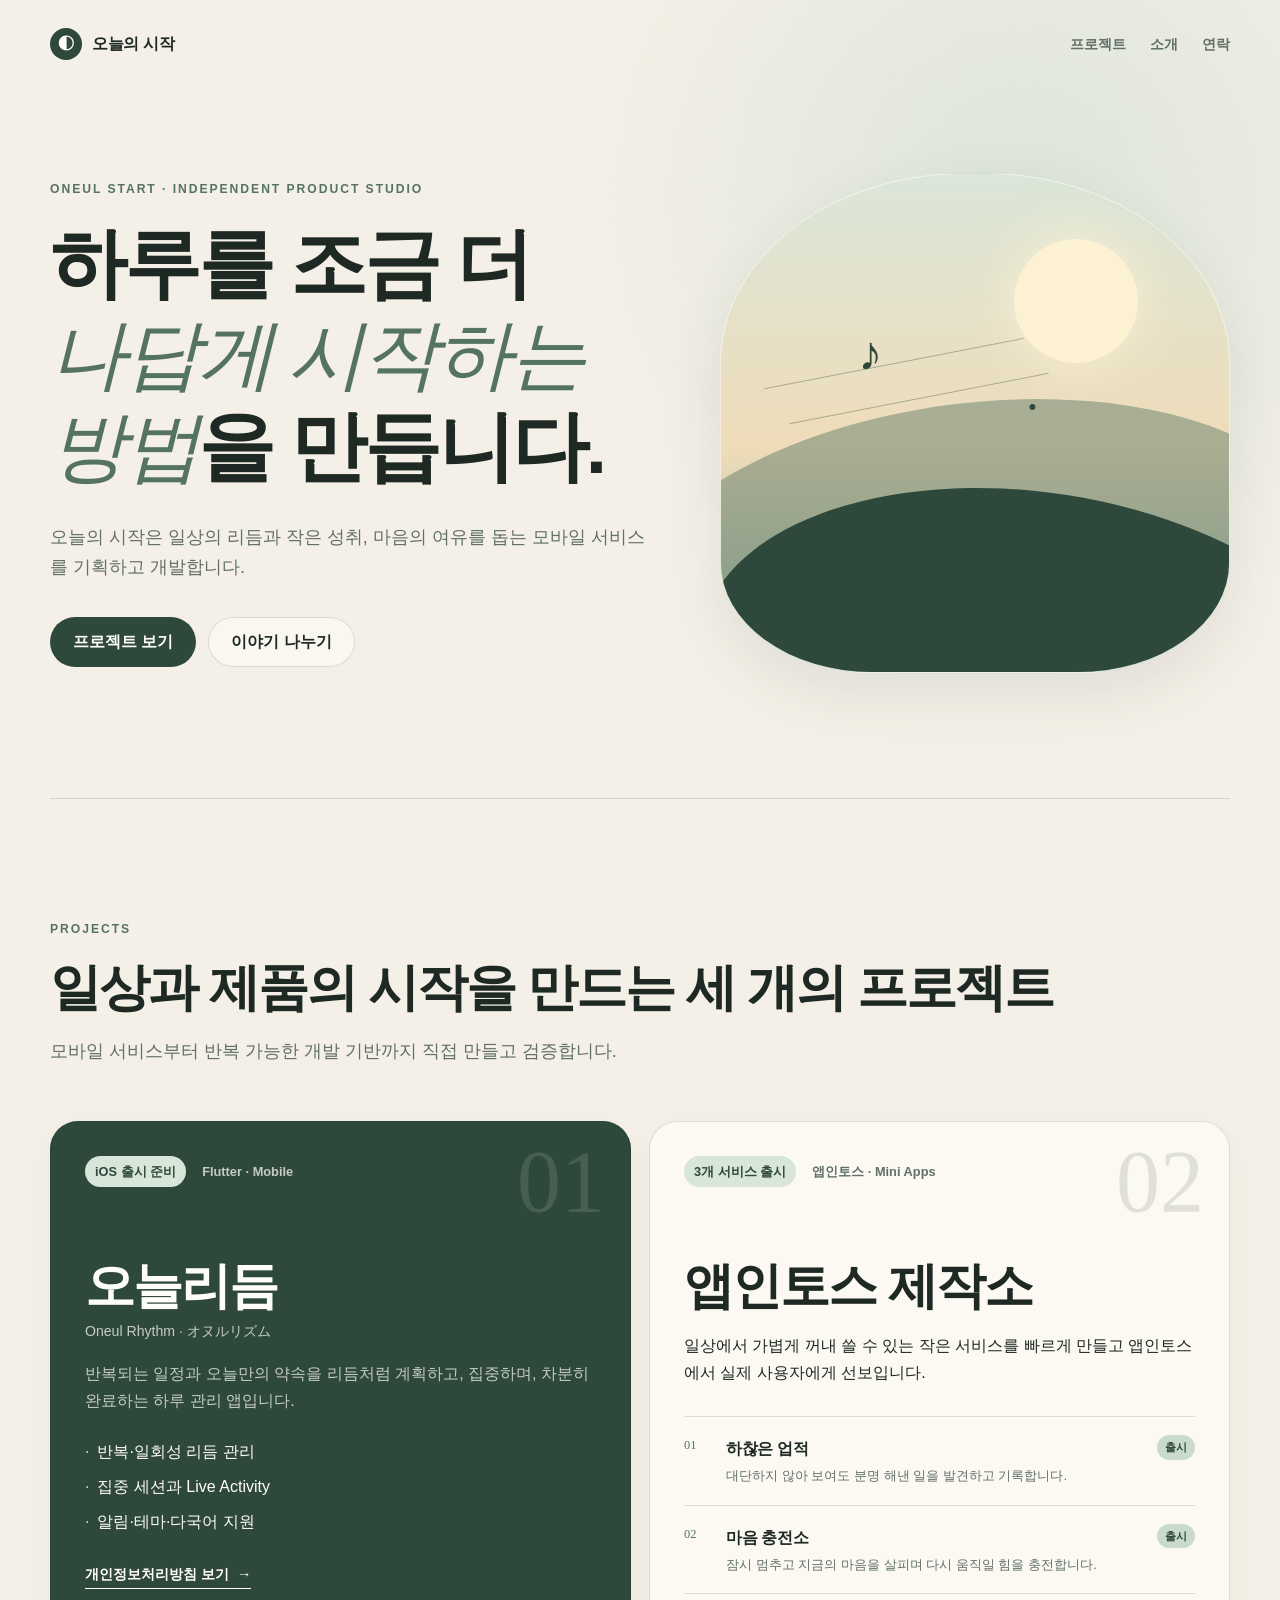
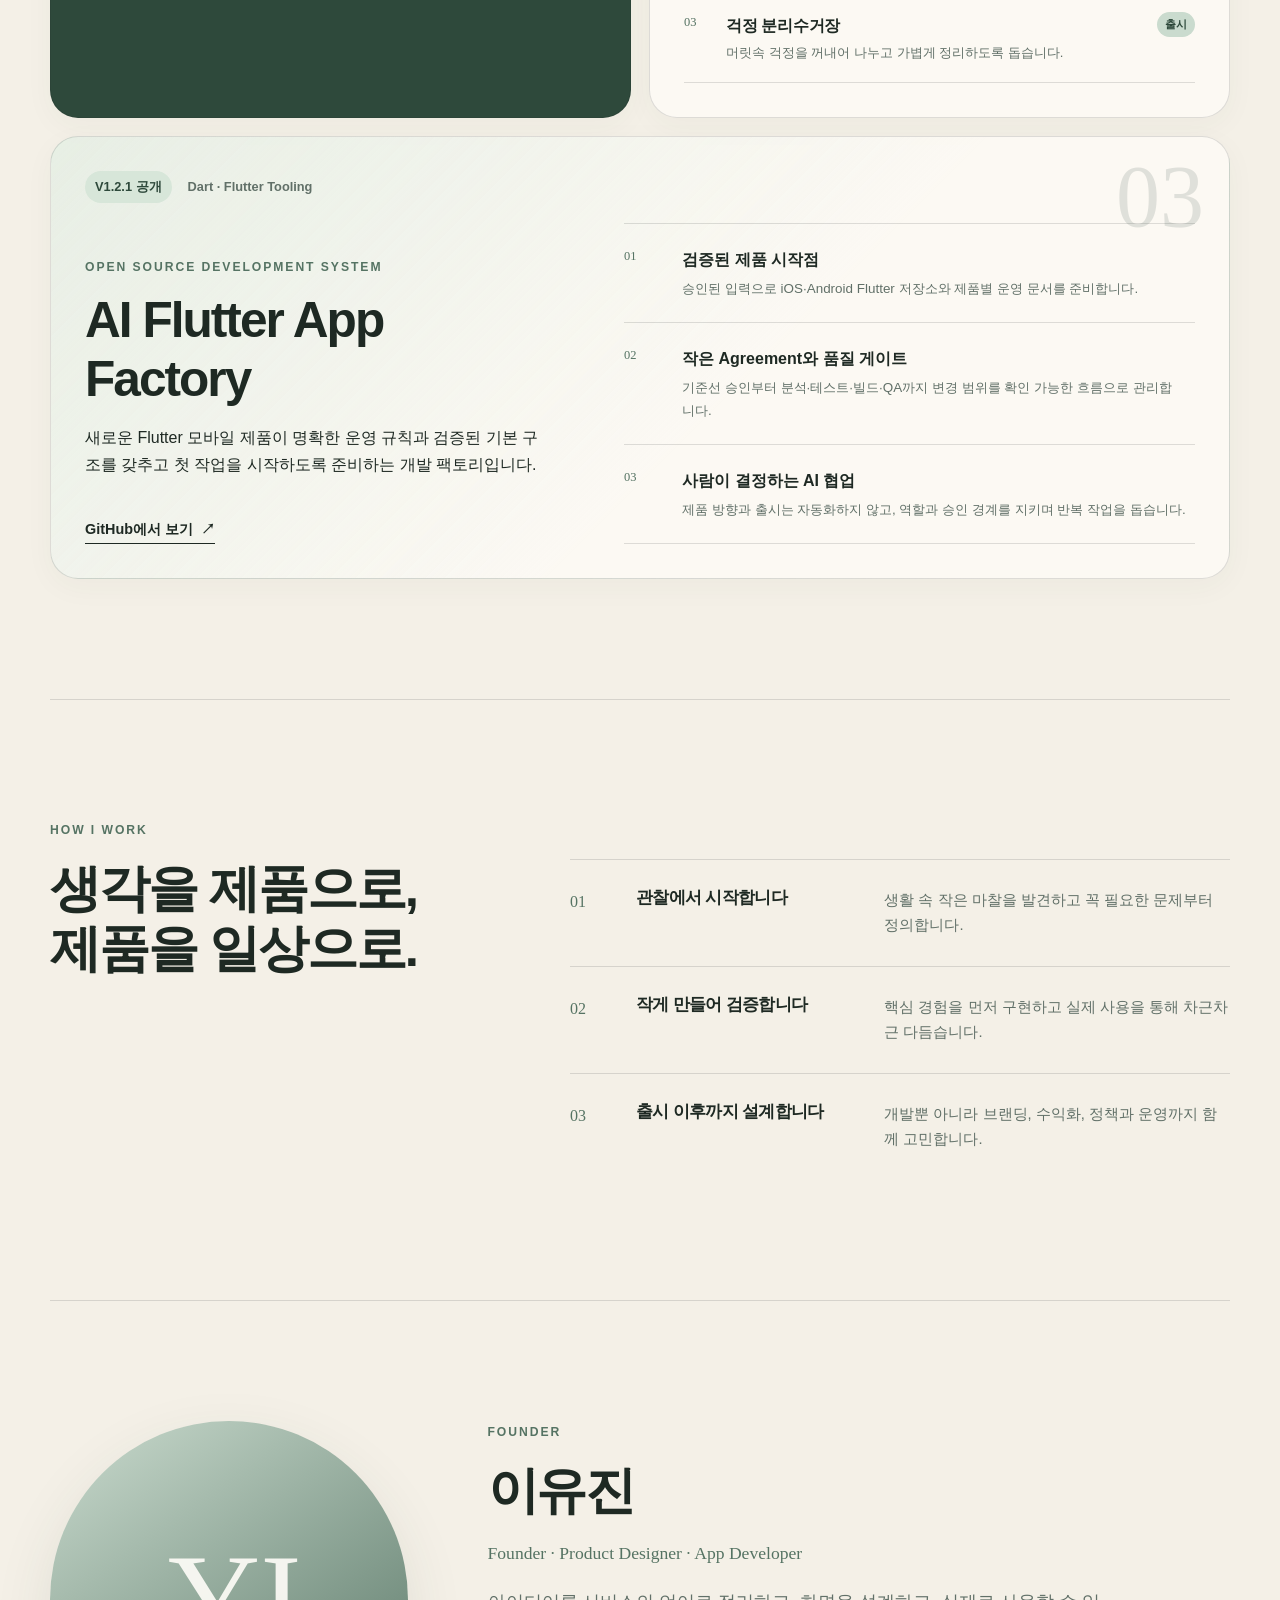
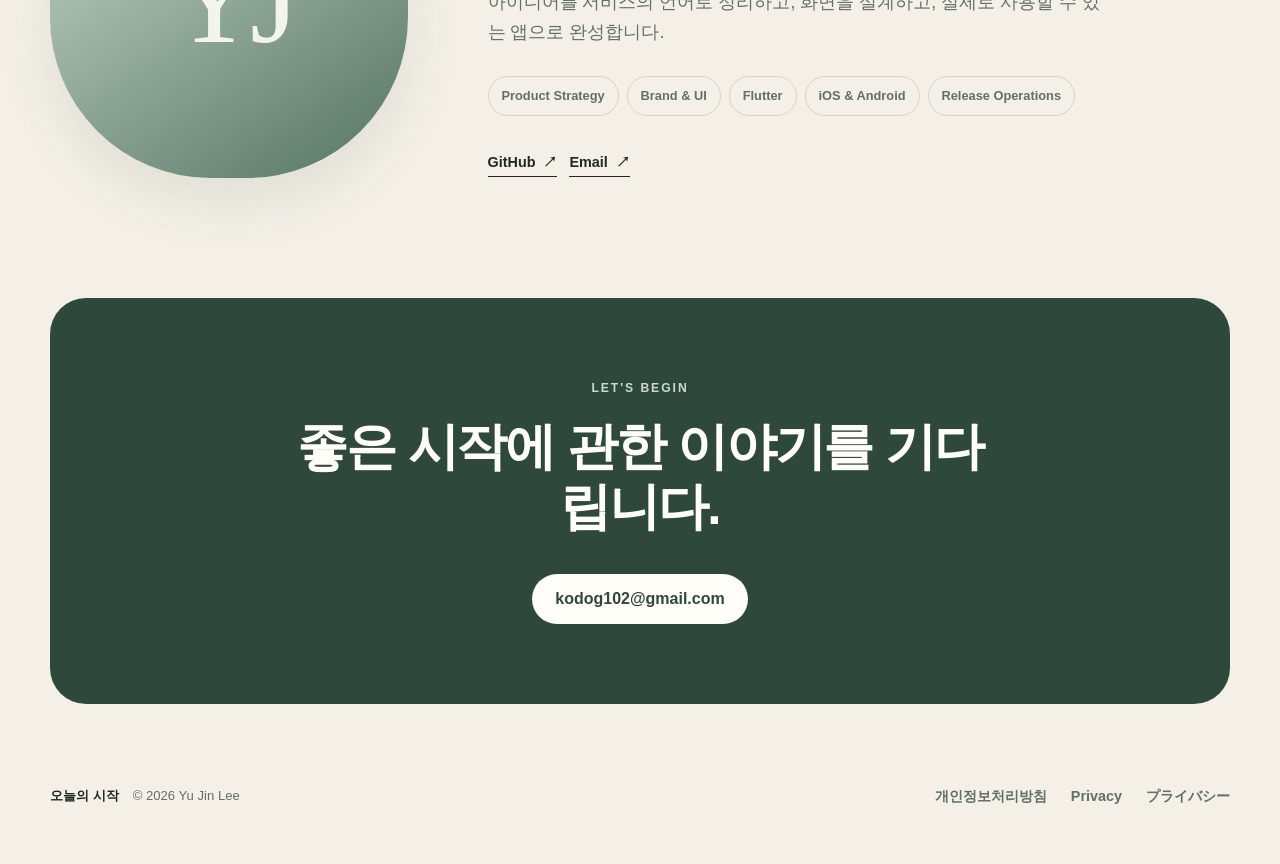
==== commit 77a47537: "feat: add AI Flutter App Factory project" ====
--- a/index.html
+++ b/index.html
@@ -6,12 +6,12 @@
     <meta name="theme-color" content="#f4f0e7" />
     <meta
       name="description"
-      content="오늘의 시작은 오늘리듬과 앱인토스 제작소를 통해 일상의 리듬, 작은 성취, 마음의 여유를 돕는 서비스를 만듭니다."
+      content="오늘의 시작은 오늘리듬, 앱인토스 제작소, AI Flutter App Factory를 통해 생활 서비스와 제품 개발 기반을 만듭니다."
     />
     <meta property="og:title" content="오늘의 시작 | 이유진 포트폴리오" />
     <meta
       property="og:description"
-      content="오늘리듬과 앱인토스에서 만나는 생활 밀착형 서비스를 만듭니다."
+      content="생활에 닿는 모바일 서비스와 새로운 Flutter 제품의 안전한 시작을 만듭니다."
     />
     <meta property="og:type" content="website" />
     <meta property="og:url" content="https://kodog102.github.io/" />
@@ -66,8 +66,8 @@
       <section class="section projects" id="projects" aria-labelledby="projects-title">
         <div class="section-heading">
           <p class="eyebrow">PROJECTS</p>
-          <h2 id="projects-title">오늘을 돌보는 두 개의 프로젝트</h2>
-          <p>모바일 앱과 앱인토스 서비스로 작은 불편을 해결합니다.</p>
+          <h2 id="projects-title">일상과 제품의 시작을 만드는 세 개의 프로젝트</h2>
+          <p>모바일 서비스부터 반복 가능한 개발 기반까지 직접 만들고 검증합니다.</p>
         </div>
 
         <div class="project-grid">
@@ -131,6 +131,54 @@
                     <p>머릿속 걱정을 꺼내어 나누고 가볍게 정리하도록 돕습니다.</p>
                   </div>
                   <span class="service-status">출시</span>
+                </article>
+              </div>
+            </div>
+          </article>
+
+          <article class="project-card project-factory">
+            <div class="project-number" aria-hidden="true">03</div>
+            <div class="project-content factory-layout">
+              <div class="factory-intro">
+                <div class="project-meta">
+                  <span class="status status-active">V1.2.1 공개</span>
+                  <span>Dart · Flutter Tooling</span>
+                </div>
+                <p class="eyebrow">OPEN SOURCE DEVELOPMENT SYSTEM</p>
+                <h3>AI Flutter App Factory</h3>
+                <p>
+                  새로운 Flutter 모바일 제품이 명확한 운영 규칙과 검증된 기본
+                  구조를 갖추고 첫 작업을 시작하도록 준비하는 개발 팩토리입니다.
+                </p>
+                <a
+                  class="text-link"
+                  href="https://github.com/kodog102/ai-flutter-app-factory"
+                  target="_blank"
+                  rel="noreferrer"
+                  >GitHub에서 보기 <span>↗</span></a
+                >
+              </div>
+              <div class="factory-capabilities" aria-label="AI Flutter App Factory 주요 기능">
+                <article>
+                  <span>01</span>
+                  <div>
+                    <h4>검증된 제품 시작점</h4>
+                    <p>승인된 입력으로 iOS·Android Flutter 저장소와 제품별 운영 문서를 준비합니다.</p>
+                  </div>
+                </article>
+                <article>
+                  <span>02</span>
+                  <div>
+                    <h4>작은 Agreement와 품질 게이트</h4>
+                    <p>기준선 승인부터 분석·테스트·빌드·QA까지 변경 범위를 확인 가능한 흐름으로 관리합니다.</p>
+                  </div>
+                </article>
+                <article>
+                  <span>03</span>
+                  <div>
+                    <h4>사람이 결정하는 AI 협업</h4>
+                    <p>제품 방향과 출시는 자동화하지 않고, 역할과 승인 경계를 지키며 반복 작업을 돕습니다.</p>
+                  </div>
                 </article>
               </div>
             </div>
--- a/styles.css
+++ b/styles.css
@@ -315,6 +315,76 @@
   min-height: 490px;
 }
 
+.project-factory {
+  grid-column: 1 / -1;
+  min-height: 430px;
+  background:
+    linear-gradient(135deg, rgba(215, 230, 217, 0.58), transparent 58%),
+    var(--card);
+}
+
+.factory-layout {
+  display: grid;
+  grid-template-columns: minmax(0, 0.9fr) minmax(0, 1.1fr);
+  gap: 72px;
+  align-items: end;
+  min-height: 360px;
+}
+
+.factory-intro .project-meta {
+  margin-bottom: 54px;
+}
+
+.factory-intro .eyebrow {
+  margin-bottom: 14px;
+}
+
+.factory-intro > p:not(.eyebrow) {
+  max-width: 520px;
+}
+
+.factory-intro .text-link {
+  margin-top: 22px;
+}
+
+.factory-capabilities {
+  display: grid;
+}
+
+.factory-capabilities article {
+  display: grid;
+  grid-template-columns: 42px minmax(0, 1fr);
+  gap: 16px;
+  padding: 22px 0;
+  border-top: 1px solid var(--line);
+}
+
+.factory-capabilities article:last-child {
+  border-bottom: 1px solid var(--line);
+}
+
+.factory-capabilities span {
+  color: var(--green);
+  font-family: Georgia, serif;
+  font-size: 0.78rem;
+}
+
+.factory-capabilities h4,
+.factory-capabilities p {
+  margin: 0;
+}
+
+.factory-capabilities h4 {
+  margin-bottom: 5px;
+  font-size: 1rem;
+}
+
+.factory-capabilities p {
+  color: var(--ink-muted);
+  font-size: 0.84rem;
+  line-height: 1.65;
+}
+
 .project-number {
   position: absolute;
   top: 16px;
@@ -594,9 +664,14 @@
   }
 
   .project-grid,
+  .factory-layout,
   .philosophy-layout,
   .about {
     grid-template-columns: 1fr;
+  }
+
+  .factory-layout {
+    gap: 42px;
   }
 
   .project-featured {
@@ -656,6 +731,10 @@
   .project-card {
     min-height: auto;
     padding: 26px;
+  }
+
+  .factory-intro .project-meta {
+    margin-bottom: 52px;
   }
 
   .project-meta {
@@ -718,6 +797,12 @@
     background: #20372c;
   }
 
+  .project-factory {
+    background:
+      linear-gradient(135deg, rgba(72, 105, 85, 0.3), transparent 58%),
+      var(--card);
+  }
+
   .button-secondary {
     background: rgba(255, 255, 255, 0.04);
   }
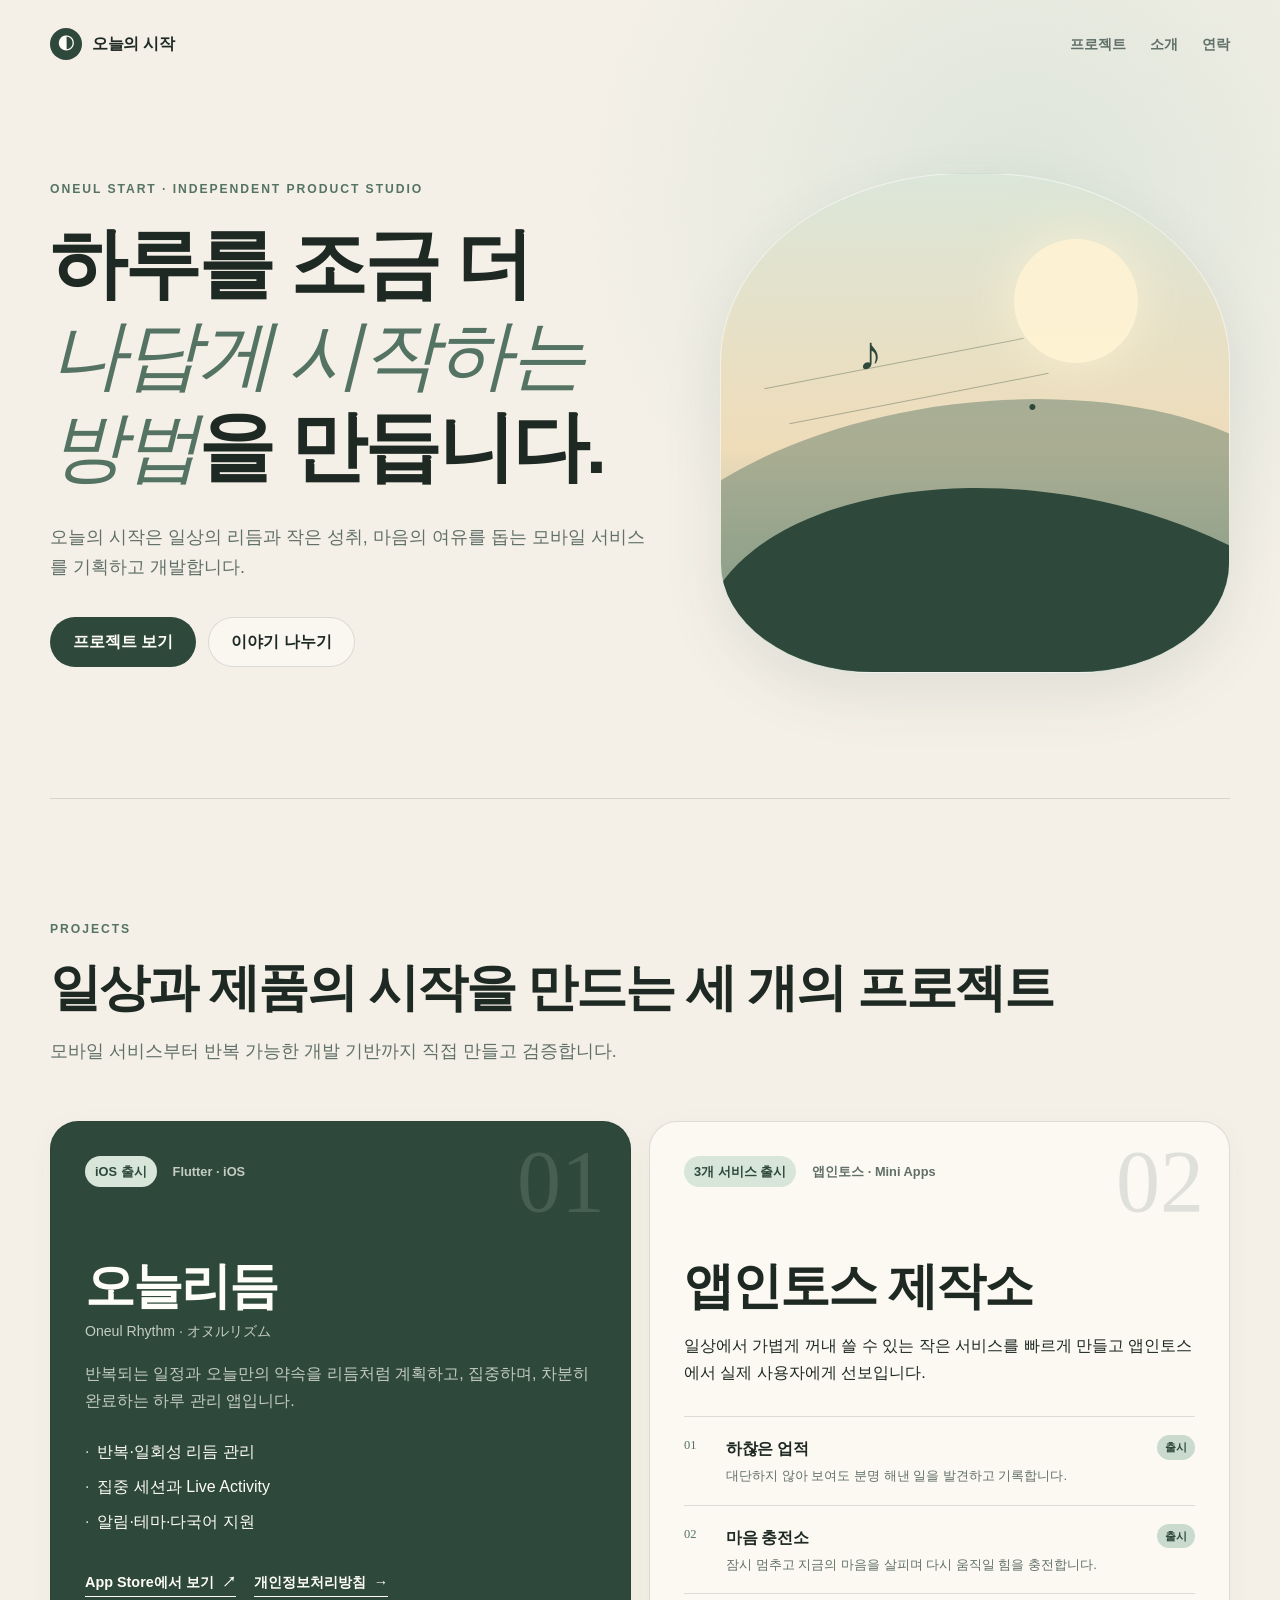
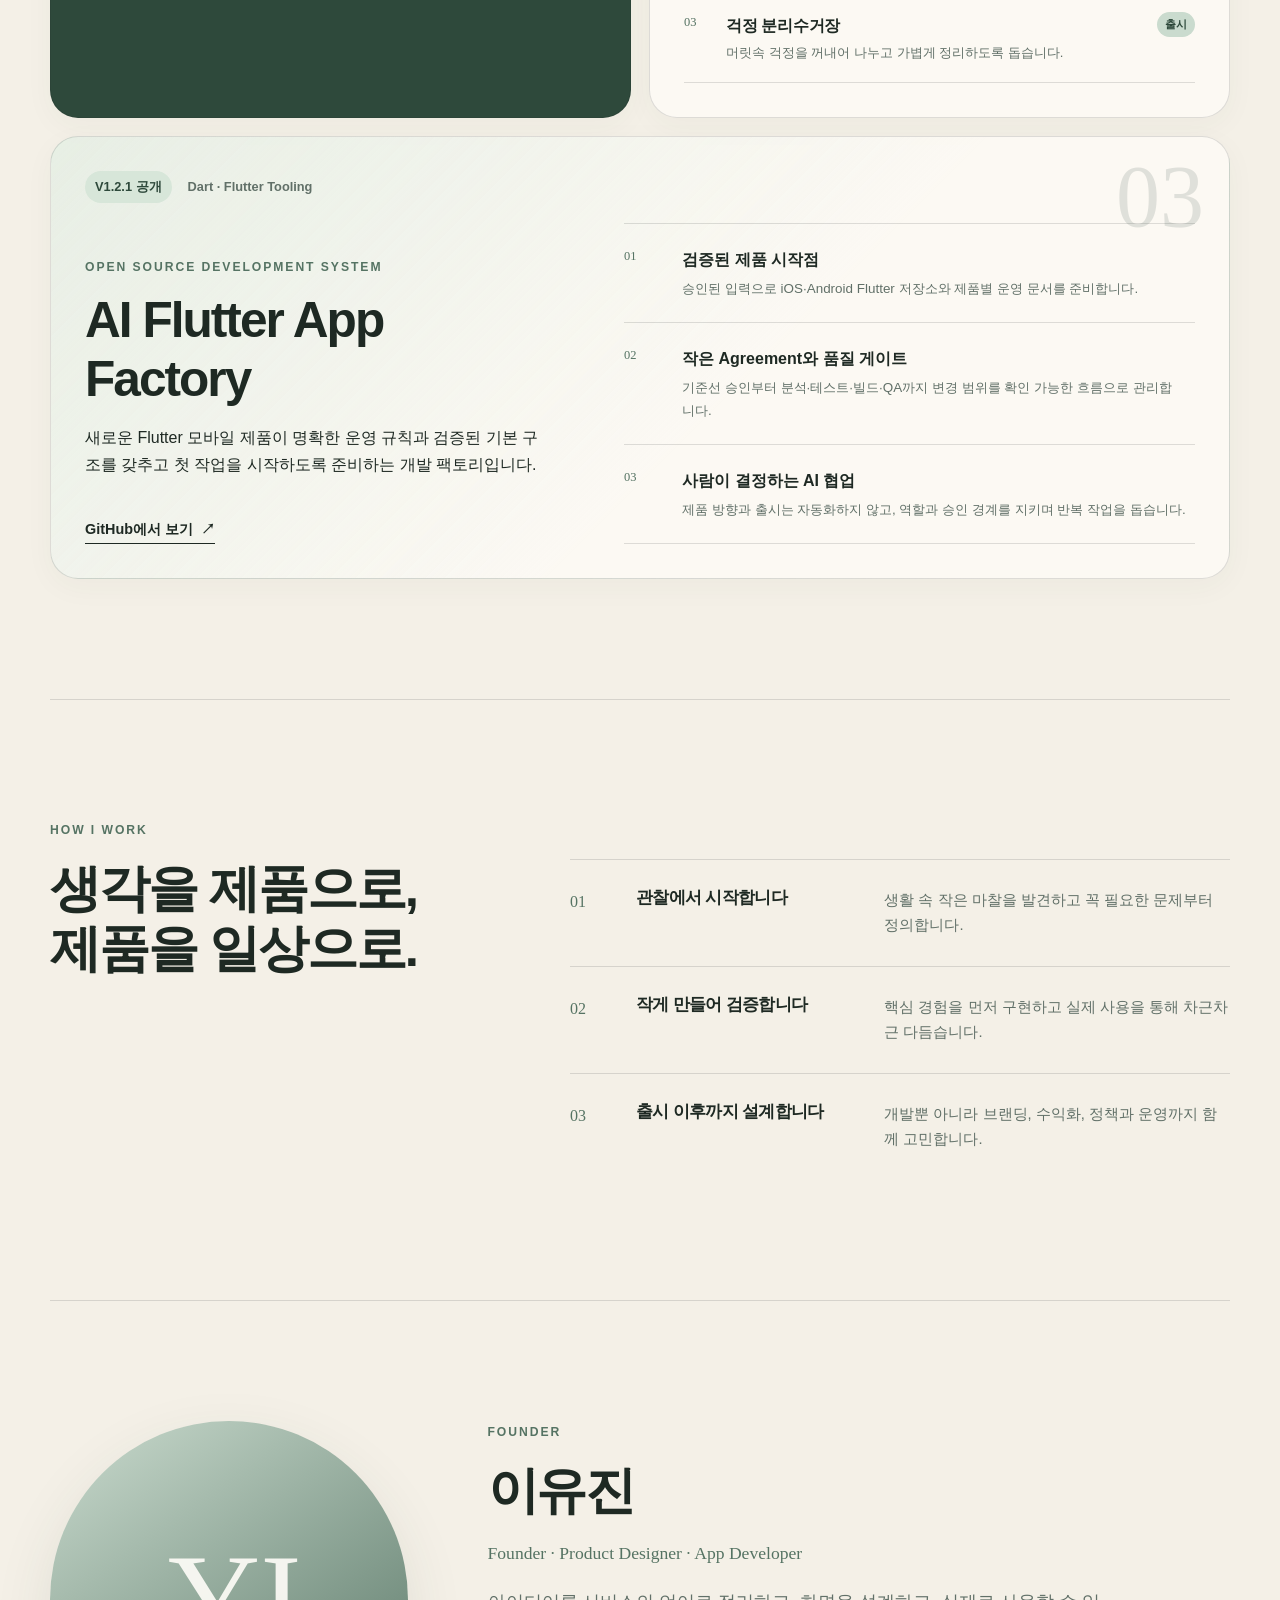
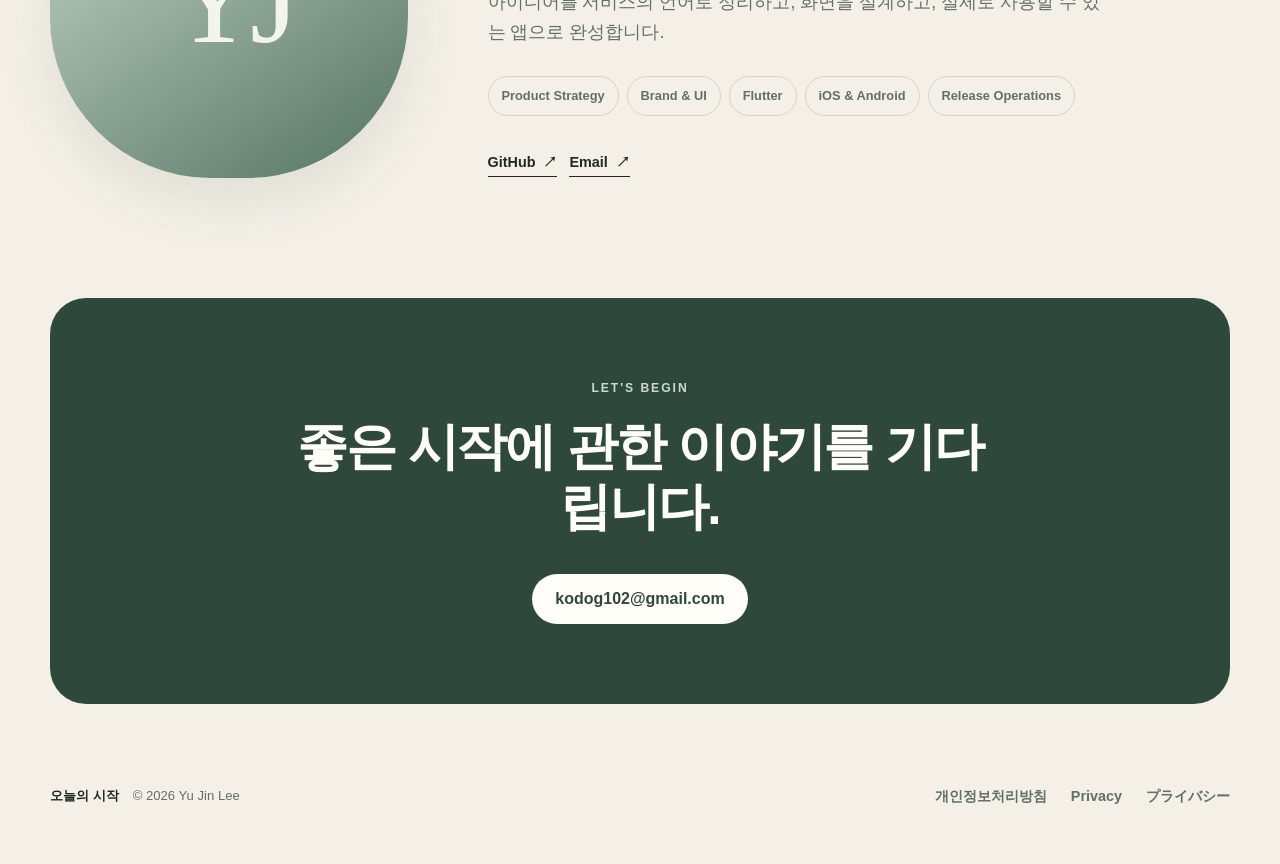
==== commit 9955763c: "feat: mark Oneul Rhythm as released on iOS" ====
--- a/index.html
+++ b/index.html
@@ -75,8 +75,8 @@
             <div class="project-number" aria-hidden="true">01</div>
             <div class="project-content">
               <div class="project-meta">
-                <span class="status status-active">iOS 출시 준비</span>
-                <span>Flutter · Mobile</span>
+                <span class="status status-active">iOS 출시</span>
+                <span>Flutter · iOS</span>
               </div>
               <h3>오늘리듬</h3>
               <p class="project-name" lang="en">
@@ -91,7 +91,16 @@
                 <li>집중 세션과 Live Activity</li>
                 <li>알림·테마·다국어 지원</li>
               </ul>
-              <a class="text-link" href="./privacy/">개인정보처리방침 보기 <span>→</span></a>
+              <div class="project-links">
+                <a
+                  class="text-link"
+                  href="https://apps.apple.com/kr/app/%EC%98%A4%EB%8A%98%EB%A6%AC%EB%93%AC/id6799877597"
+                  target="_blank"
+                  rel="noreferrer"
+                  >App Store에서 보기 <span>↗</span></a
+                >
+                <a class="text-link" href="./privacy/">개인정보처리방침 <span>→</span></a>
+              </div>
             </div>
           </article>
 
--- a/styles.css
+++ b/styles.css
@@ -457,6 +457,17 @@
   color: var(--green-soft);
 }
 
+.project-links {
+  display: flex;
+  flex-wrap: wrap;
+  gap: 18px;
+  margin-top: 34px;
+}
+
+.project-links .text-link {
+  margin-top: 0;
+}
+
 .project-note {
   margin-top: 46px;
   padding-top: 20px;
